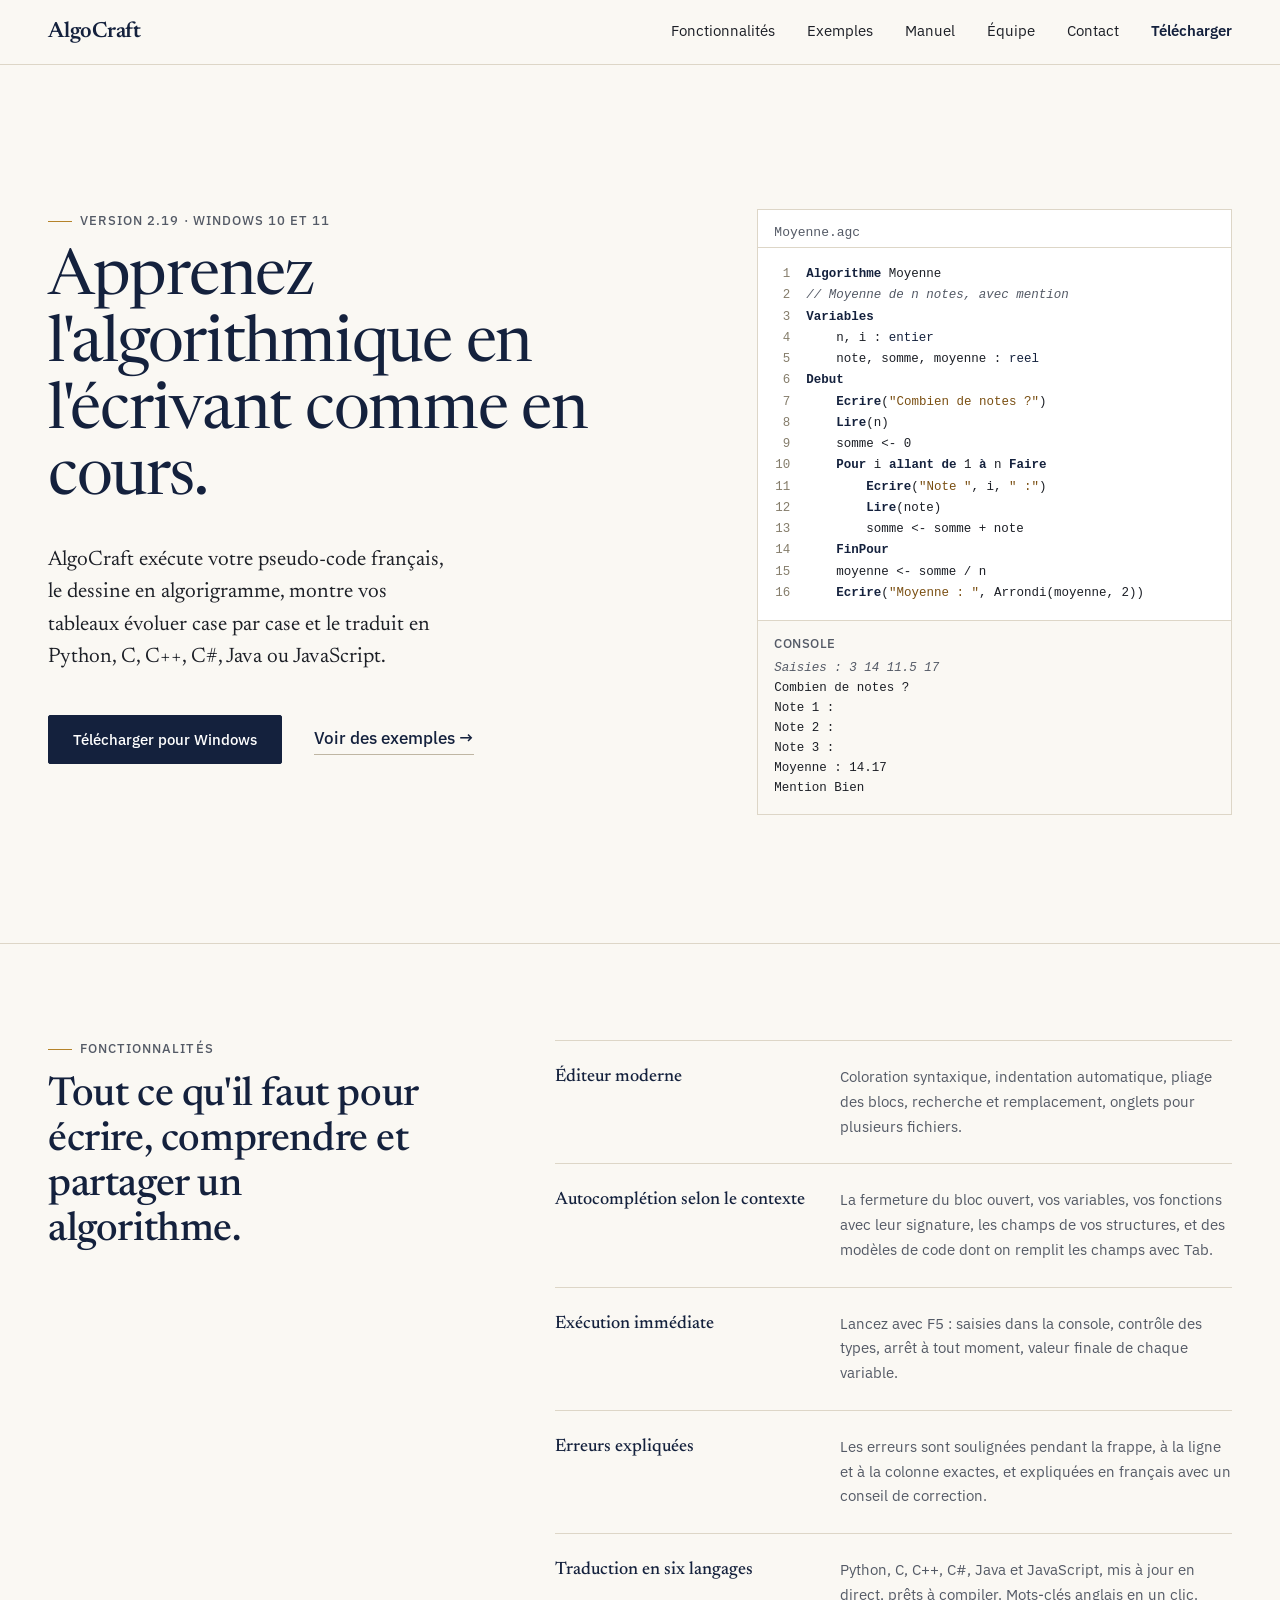
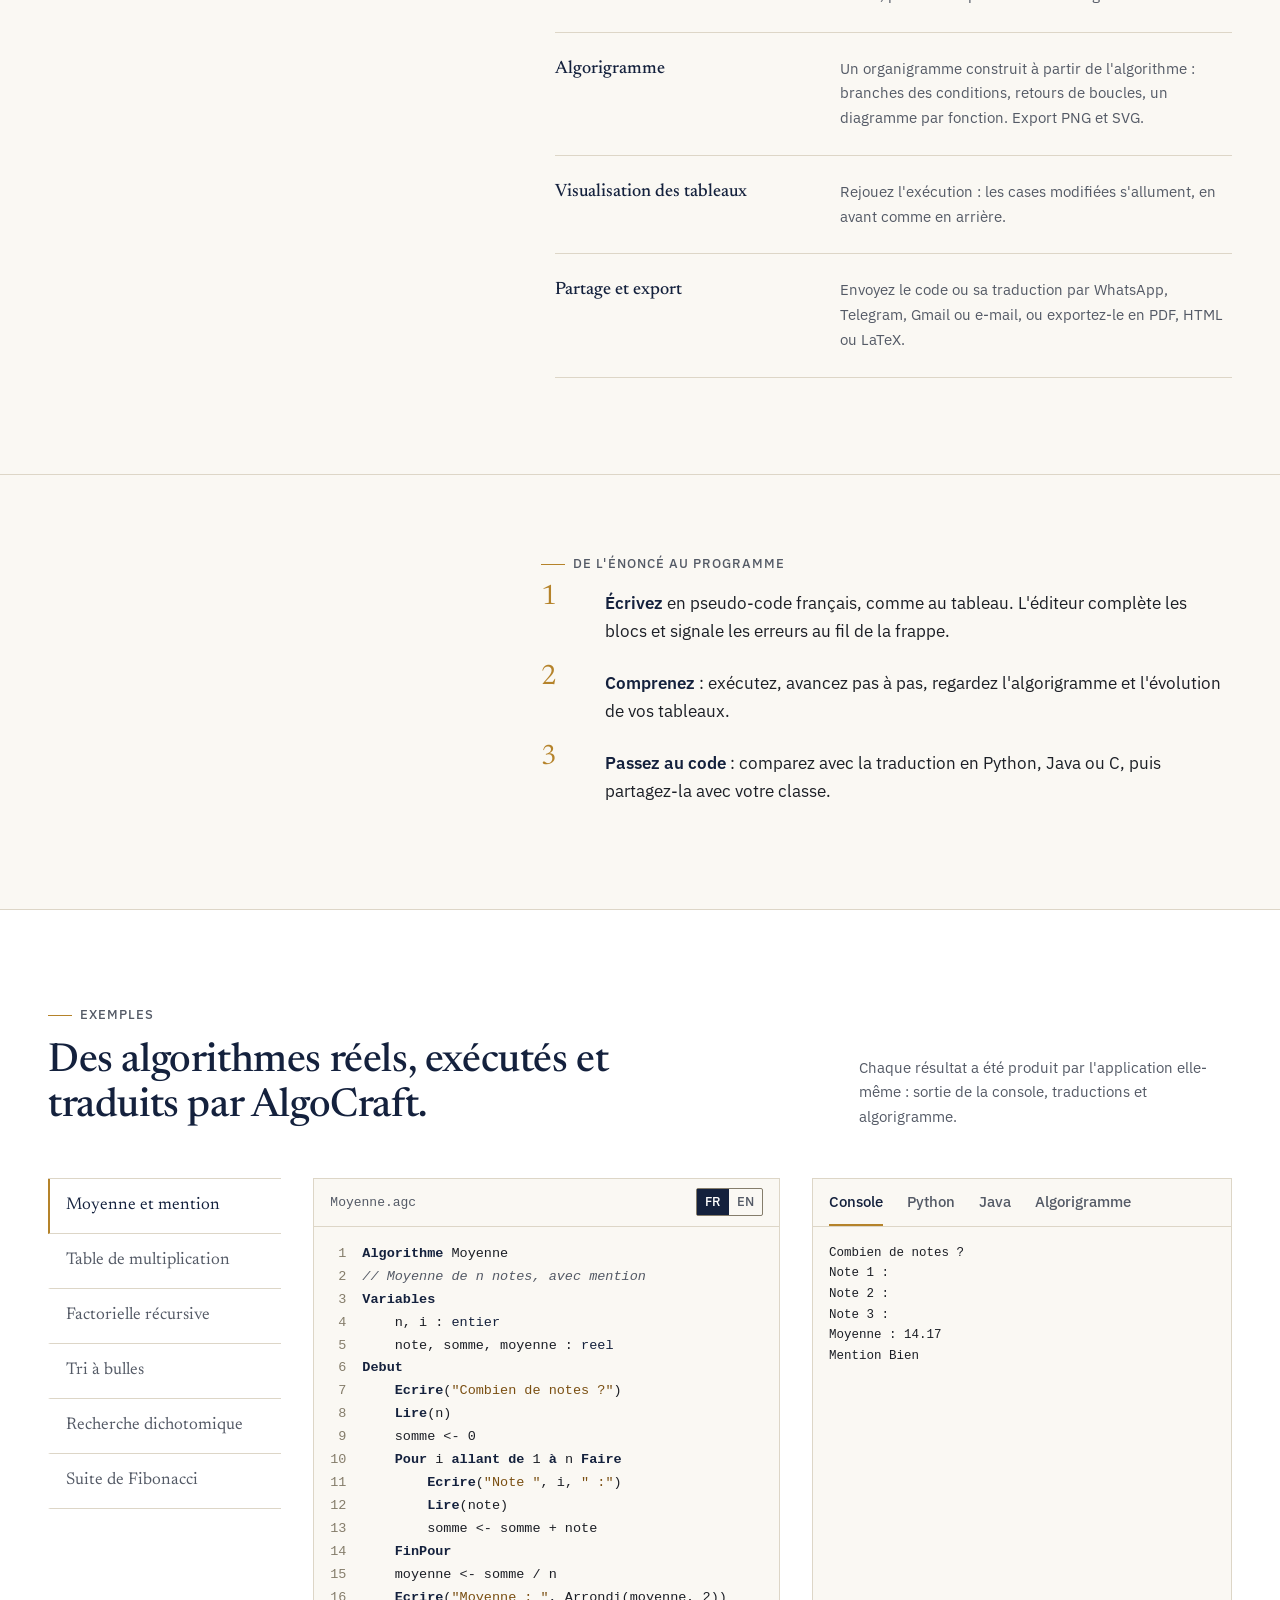
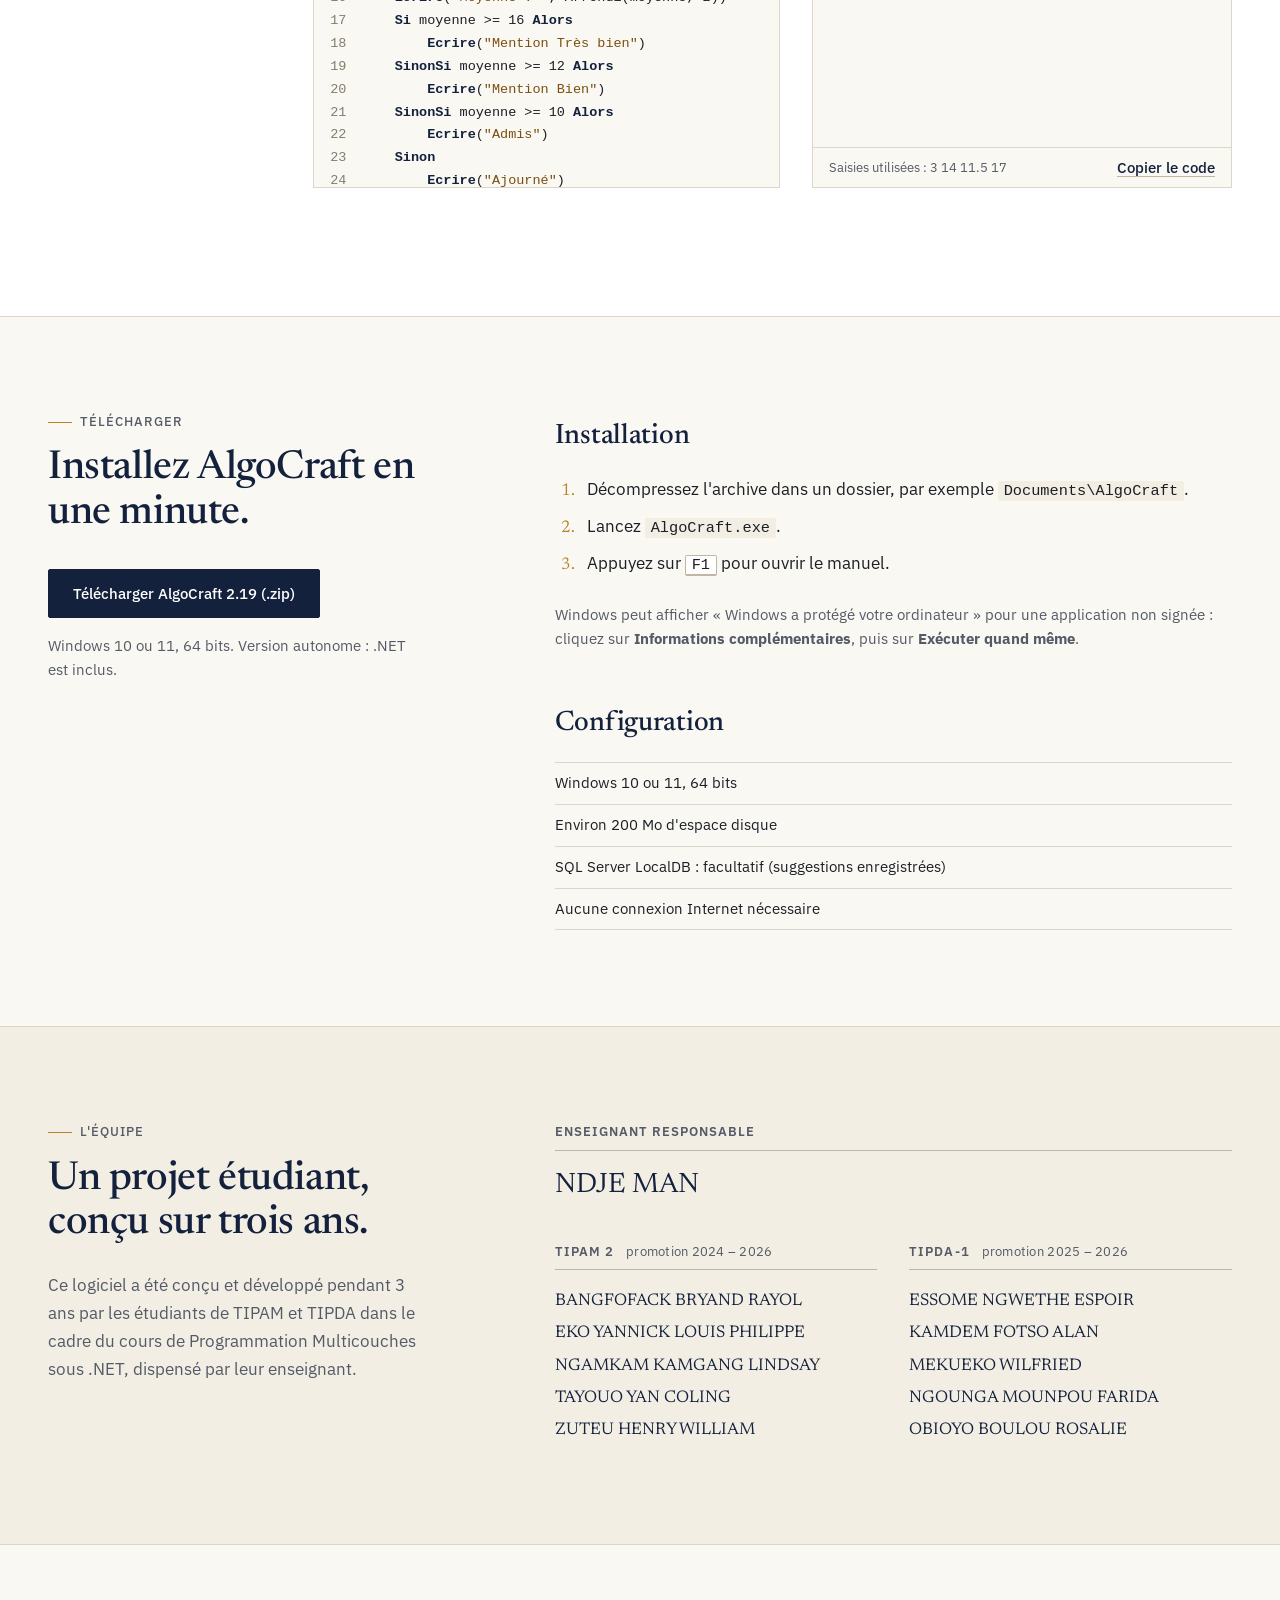
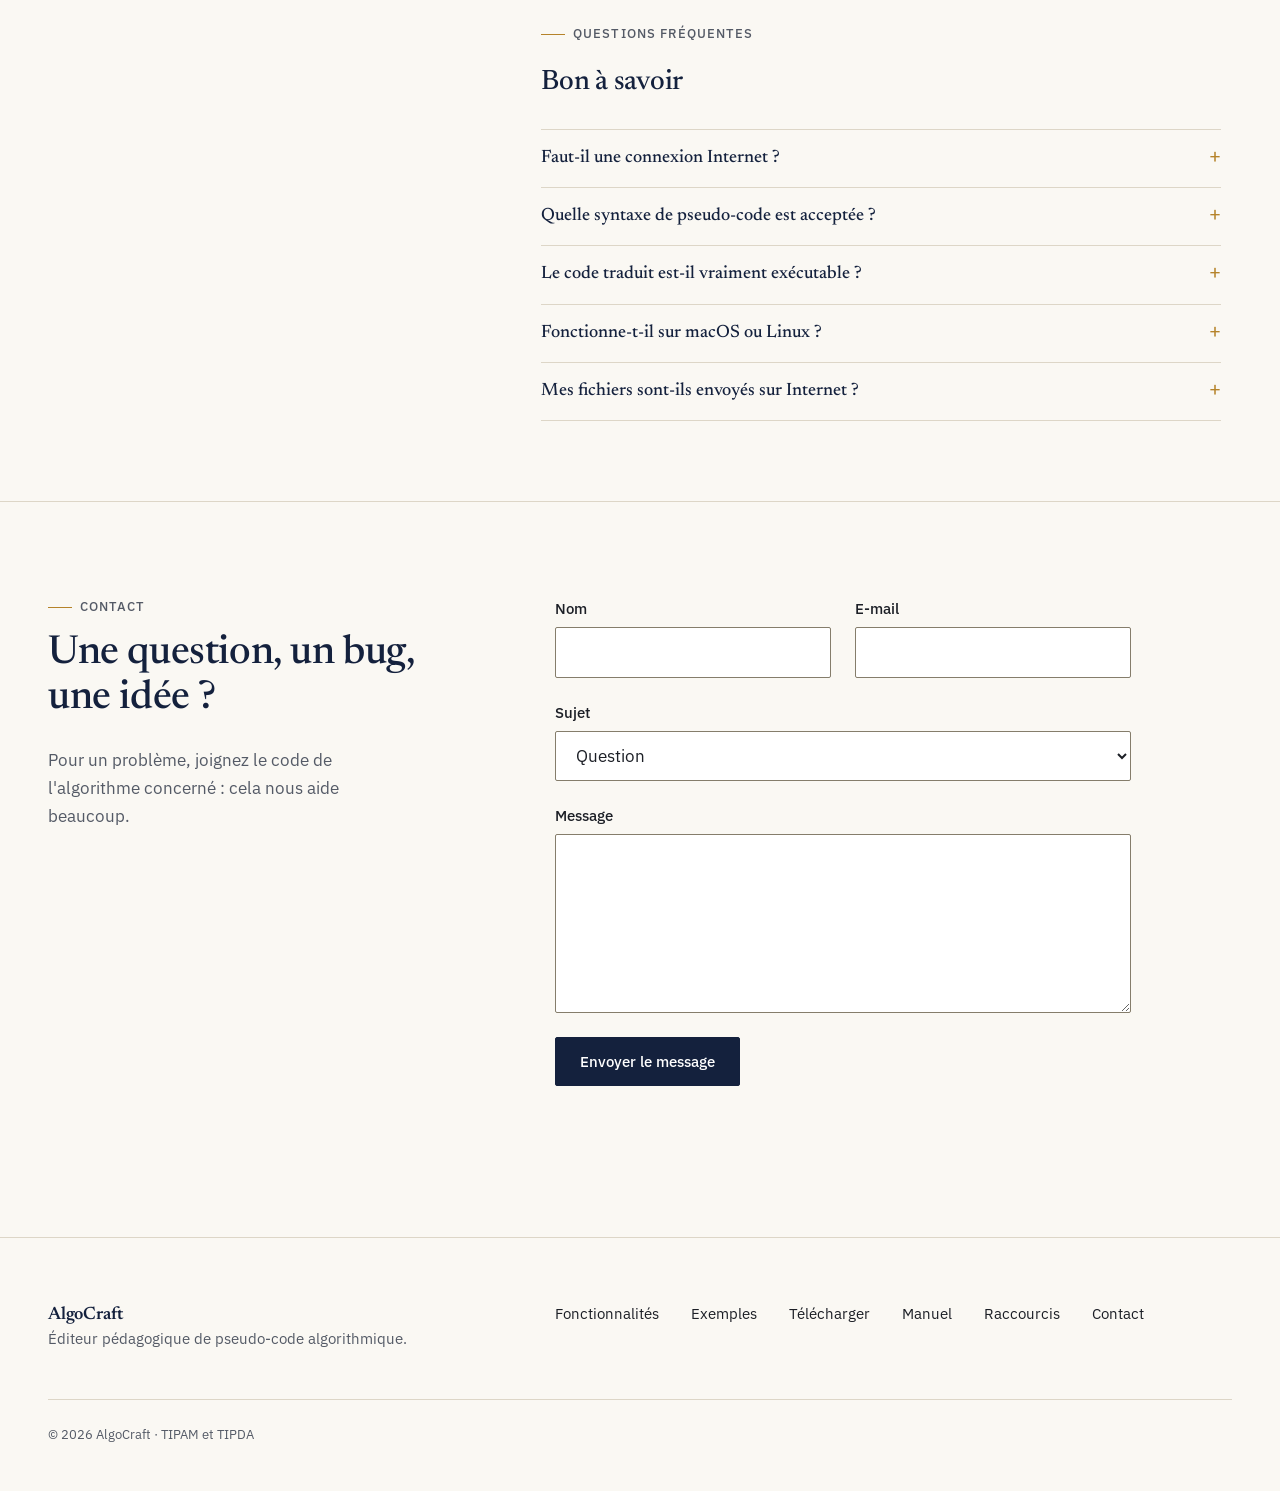
==== index.html @ 4ea7a8a3 "Initial commit" ====
<!DOCTYPE html>
<html lang="fr">
<head>
<meta charset="utf-8">
<meta name="viewport" content="width=device-width, initial-scale=1">
<title>AlgoCraft — l'éditeur d'algorithmes en pseudo-code français</title>
<meta name="description" content="AlgoCraft : écrivez vos algorithmes en pseudo-code français, exécutez-les, suivez-les pas à pas, visualisez l'algorigramme et traduisez-les en Python, C, C++, C#, Java ou JavaScript.">
<meta name="theme-color" content="#14213d">
<link rel="icon" href="img/favicon.svg" type="image/svg+xml">
<link rel="preconnect" href="https://fonts.googleapis.com">
<link rel="preconnect" href="https://fonts.gstatic.com" crossorigin>
<link href="https://fonts.googleapis.com/css2?family=Newsreader:opsz,wght@6..72,400;6..72,500;6..72,600&family=IBM+Plex+Sans:wght@400;500;600&display=swap" rel="stylesheet">
<link rel="stylesheet" href="css/style.css">
</head>
<body>
<a class="evitement" href="#contenu">Aller au contenu</a>

<header class="entete">
  <div class="cadre entete-int">
    <a class="marque" href="#accueil" aria-label="AlgoCraft, accueil">AlgoCraft</a>
    <button class="bouton-menu" id="boutonMenu" aria-expanded="false" aria-controls="menu">Menu</button>
    <nav id="menu" aria-label="Navigation principale">
      <a href="#fonctionnalites">Fonctionnalités</a>
      <a href="#exemples">Exemples</a>
      <a href="manuel.html">Manuel</a>
      <a href="#equipe">Équipe</a>
      <a href="#contact">Contact</a>
      <a class="lien-telecharger" href="#telecharger">Télécharger</a>
    </nav>
  </div>
</header>

<main id="contenu">

<!-- Accueil : le titre domine, l'extrait de code l'accompagne -->
<section id="accueil" class="accueil">
  <div class="cadre grille">
    <div class="accueil-texte">
      <p class="surtitre">Version 2.19 · Windows 10 et 11</p>
      <h1>Apprenez l'algorithmique en l'écrivant comme en cours.</h1>
      <p class="chapo">AlgoCraft exécute votre pseudo-code français, le dessine en algorigramme, montre vos tableaux évoluer case par case et le traduit en Python, C, C++, C#, Java ou JavaScript.</p>
      <p class="actions">
        <a class="bouton" href="#telecharger">Télécharger pour Windows</a>
        <a class="lien-fleche" href="#exemples">Voir des exemples</a>
      </p>
    </div>
    <figure class="feuille" aria-label="Extrait : l'algorithme Moyenne et sa sortie">
      <figcaption>Moyenne.agc</figcaption>
      <pre class="listing" id="codeAccueil"></pre>
      <div class="sortie-accueil">
        <p class="etiquette">Console</p>
        <pre id="sortieAccueil"></pre>
      </div>
    </figure>
  </div>
</section>

<!-- Fonctionnalités : liste éditoriale, titre à gauche -->
<section id="fonctionnalites" class="section">
  <div class="cadre grille">
    <header class="section-titre">
      <p class="surtitre">Fonctionnalités</p>
      <h2>Tout ce qu'il faut pour écrire, comprendre et partager un algorithme.</h2>
    </header>
    <dl class="fonctions">
      <div><dt>Éditeur moderne</dt><dd>Coloration syntaxique, indentation automatique, pliage des blocs, recherche et remplacement, onglets pour plusieurs fichiers.</dd></div>
      <div><dt>Autocomplétion selon le contexte</dt><dd>La fermeture du bloc ouvert, vos variables, vos fonctions avec leur signature, les champs de vos structures, et des modèles de code dont on remplit les champs avec Tab.</dd></div>
      <div><dt>Exécution immédiate</dt><dd>Lancez avec F5 : saisies dans la console, contrôle des types, arrêt à tout moment, valeur finale de chaque variable.</dd></div>
      <div><dt>Erreurs expliquées</dt><dd>Les erreurs sont soulignées pendant la frappe, à la ligne et à la colonne exactes, et expliquées en français avec un conseil de correction.</dd></div>
      <div><dt>Traduction en six langages</dt><dd>Python, C, C++, C#, Java et JavaScript, mis à jour en direct, prêts à compiler. Mots-clés anglais en un clic.</dd></div>
      <div><dt>Algorigramme</dt><dd>Un organigramme construit à partir de l'algorithme : branches des conditions, retours de boucles, un diagramme par fonction. Export PNG et SVG.</dd></div>
      <div><dt>Visualisation des tableaux</dt><dd>Rejouez l'exécution : les cases modifiées s'allument, en avant comme en arrière.</dd></div>
      <div><dt>Partage et export</dt><dd>Envoyez le code ou sa traduction par WhatsApp, Telegram, Gmail ou e-mail, ou exportez-le en PDF, HTML ou LaTeX.</dd></div>
    </dl>
  </div>
</section>

<!-- Trois étapes : section étroite -->
<section class="section section-etroite">
  <div class="cadre colonne-texte">
    <p class="surtitre">De l'énoncé au programme</p>
    <ol class="etapes">
      <li><strong>Écrivez</strong> en pseudo-code français, comme au tableau. L'éditeur complète les blocs et signale les erreurs au fil de la frappe.</li>
      <li><strong>Comprenez</strong> : exécutez, avancez pas à pas, regardez l'algorigramme et l'évolution de vos tableaux.</li>
      <li><strong>Passez au code</strong> : comparez avec la traduction en Python, Java ou C, puis partagez-la avec votre classe.</li>
    </ol>
  </div>
</section>

<!-- Exemples : section large -->
<section id="exemples" class="section section-large">
  <div class="cadre">
    <header class="section-titre section-titre-ligne">
      <div>
        <p class="surtitre">Exemples</p>
        <h2>Des algorithmes réels, exécutés et traduits par AlgoCraft.</h2>
      </div>
      <p class="note">Chaque résultat a été produit par l'application elle-même : sortie de la console, traductions et algorigramme.</p>
    </header>

    <div class="exemples">
      <div class="ex-liste" id="exListe" role="tablist" aria-label="Choisir un exemple"></div>

      <div class="ex-code">
        <div class="ex-barre">
          <span class="ex-fichier" id="exNom">Algorithme.agc</span>
          <div class="bascule" role="group" aria-label="Langue des mots-clés">
            <button type="button" aria-pressed="true" data-langue="fr">FR</button><button type="button" aria-pressed="false" data-langue="en">EN</button>
          </div>
        </div>
        <pre class="listing" id="exCode"></pre>
      </div>

      <div class="ex-resultat">
        <div class="ex-onglets" role="tablist" aria-label="Résultat">
          <button type="button" role="tab" aria-selected="true" data-vue="sortie">Console</button>
          <button type="button" role="tab" aria-selected="false" data-vue="python">Python</button>
          <button type="button" role="tab" aria-selected="false" data-vue="java">Java</button>
          <button type="button" role="tab" aria-selected="false" data-vue="algo">Algorigramme</button>
        </div>
        <div class="ex-vue" id="exVue" role="tabpanel"></div>
        <div class="ex-pied">
          <span id="exEntrees"></span>
          <button type="button" class="lien-bouton" id="exCopier">Copier le code</button>
        </div>
      </div>
    </div>
  </div>
</section>

<!-- Télécharger -->
<section id="telecharger" class="section">
  <div class="cadre grille">
    <header class="section-titre">
      <p class="surtitre">Télécharger</p>
      <h2>Installez AlgoCraft en une minute.</h2>
      <p><a class="bouton" id="lienTelechargement" href="telechargements/AlgoCraft-2.19-win-x64.zip">Télécharger AlgoCraft 2.19 (.zip)</a></p>
      <p class="note">Windows 10 ou 11, 64 bits. Version autonome : .NET est inclus.</p>
    </header>
    <div class="telechargement">
      <h3>Installation</h3>
      <ol class="numerotee">
        <li>Décompressez l'archive dans un dossier, par exemple <code>Documents\AlgoCraft</code>.</li>
        <li>Lancez <code>AlgoCraft.exe</code>.</li>
        <li>Appuyez sur <kbd>F1</kbd> pour ouvrir le manuel.</li>
      </ol>
      <p class="note">Windows peut afficher « Windows a protégé votre ordinateur » pour une application non signée : cliquez sur <strong>Informations complémentaires</strong>, puis sur <strong>Exécuter quand même</strong>.</p>

      <h3>Configuration</h3>
      <ul class="simple">
        <li>Windows 10 ou 11, 64 bits</li>
        <li>Environ 200 Mo d'espace disque</li>
        <li>SQL Server LocalDB : facultatif (suggestions enregistrées)</li>
        <li>Aucune connexion Internet nécessaire</li>
      </ul>
    </div>
  </div>
</section>

<!-- Équipe : liste typographique -->
<section id="equipe" class="section section-teinte">
  <div class="cadre grille">
    <header class="section-titre">
      <p class="surtitre">L'équipe</p>
      <h2>Un projet étudiant, conçu sur trois ans.</h2>
      <p>Ce logiciel a été conçu et développé pendant 3 ans par les étudiants de TIPAM et TIPDA dans le cadre du cours de Programmation Multicouches sous .NET, dispensé par leur enseignant.</p>
    </header>
    <div class="equipe">
      <div class="groupe">
        <h3>Enseignant responsable</h3>
        <ul><li>NDJE MAN</li></ul>
      </div>
      <div class="groupe">
        <h3>TIPAM 2 <span>promotion 2024 – 2026</span></h3>
        <ul>
          <li>BANGFOFACK BRYAND RAYOL</li>
          <li>EKO YANNICK LOUIS PHILIPPE</li>
          <li>NGAMKAM KAMGANG LINDSAY</li>
          <li>TAYOUO YAN COLING</li>
          <li>ZUTEU HENRY WILLIAM</li>
        </ul>
      </div>
      <div class="groupe">
        <h3>TIPDA-1 <span>promotion 2025 – 2026</span></h3>
        <ul>
          <li>ESSOME NGWETHE ESPOIR</li>
          <li>KAMDEM FOTSO ALAN</li>
          <li>MEKUEKO WILFRIED</li>
          <li>NGOUNGA MOUNPOU FARIDA</li>
          <li>OBIOYO BOULOU ROSALIE</li>
        </ul>
      </div>
    </div>
  </div>
</section>

<!-- Questions fréquentes : section étroite -->
<section class="section section-etroite">
  <div class="cadre colonne-texte">
    <p class="surtitre">Questions fréquentes</p>
    <h2>Bon à savoir</h2>
    <details><summary>Faut-il une connexion Internet ?</summary><p>Non : l'édition, l'exécution, la traduction et l'algorigramme fonctionnent entièrement hors ligne. Internet ne sert qu'au partage et aux liens vers ce site.</p></details>
    <details><summary>Quelle syntaxe de pseudo-code est acceptée ?</summary><p>La syntaxe française classique (Algorithme, Variables, Debut, Fin, Si… Alors, Pour… allant de… à, TantQue, Répéter… Jusqu'à, Fonction, Procedure, Structure). Majuscules et accents sont ignorés, et les mots-clés anglais sont aussi acceptés. Tout est détaillé dans le <a href="manuel.html#langage">manuel</a>.</p></details>
    <details><summary>Le code traduit est-il vraiment exécutable ?</summary><p>Oui : AlgoCraft génère un programme complet (déclarations, lectures au clavier, fonctions) que l'on peut compiler ou lancer directement.</p></details>
    <details><summary>Fonctionne-t-il sur macOS ou Linux ?</summary><p>Pas pour l'instant : AlgoCraft est une application Windows (.NET 8, Windows Forms).</p></details>
    <details><summary>Mes fichiers sont-ils envoyés sur Internet ?</summary><p>Non. Tout fonctionne hors ligne ; le partage n'a lieu que lorsque vous cliquez sur un bouton de partage.</p></details>
  </div>
</section>

<!-- Contact -->
<section id="contact" class="section">
  <div class="cadre grille">
    <header class="section-titre">
      <p class="surtitre">Contact</p>
      <h2>Une question, un bug, une idée ?</h2>
      <p>Pour un problème, joignez le code de l'algorithme concerné : cela nous aide beaucoup.</p>
    </header>
    <form id="formContact" class="formulaire" novalidate>
      <div class="deux">
        <label>Nom<input name="nom" required autocomplete="name"></label>
        <label>E-mail<input name="email" type="email" required autocomplete="email"></label>
      </div>
      <label>Sujet
        <select name="sujet">
          <option>Question</option><option>Signaler un problème</option><option>Suggestion</option><option>Enseignant</option><option>Autre</option>
        </select>
      </label>
      <label>Message<textarea name="message" rows="6" required></textarea></label>
      <input type="text" name="_gotcha" class="piege" tabindex="-1" autocomplete="off" aria-hidden="true">
      <p><button class="bouton" type="submit" id="btnEnvoyer">Envoyer le message</button></p>
      <p class="statut" id="statutContact" role="status"></p>
    </form>
  </div>
</section>
</main>

<footer class="pied">
  <div class="cadre pied-int">
    <p><span class="marque">AlgoCraft</span><br>Éditeur pédagogique de pseudo-code algorithmique.</p>
    <nav aria-label="Liens du pied de page">
      <a href="#fonctionnalites">Fonctionnalités</a>
      <a href="#exemples">Exemples</a>
      <a href="#telecharger">Télécharger</a>
      <a href="manuel.html">Manuel</a>
      <a href="manuel.html#raccourcis">Raccourcis</a>
      <a href="#contact">Contact</a>
    </nav>
    <p class="copyright">© <span id="annee">2026</span> AlgoCraft · TIPAM et TIPDA</p>
  </div>
</footer>

<script src="js/config.js"></script>
<script src="js/exemples.js"></script>
<script src="js/main.js"></script>
</body>
</html>
---- css/style.css ----
/* ══════════════════════════════════════════════════════════════════════
   AlgoCraft — site de présentation

   Direction artistique
   • Ambiance : une page de manuel d'algorithmique imprimée. Papier crème, encre bleu nuit,
     le code présenté comme un listing de livre ; calme, lisible, sans effet.
   • Typographies : Newsreader (serif éditoriale) pour les titres et l'accroche,
     IBM Plex Sans pour le texte. Les listings utilisent la police à chasse fixe du système
     (celle de l'éditeur AlgoCraft) : aucune troisième police n'est chargée.
   • Palette : encre bleu nuit #14213D (couleur principale, celle du logo), or #B5832A en accent
     — filets, numéros, repères —, le reste en neutres chauds.

   Grille : 12 colonnes, espacements en multiples de 8 px (--e1 = 8 px … --e16 = 128 px).
   ══════════════════════════════════════════════════════════════════════ */

:root {
  --encre: #14213d;          /* principale */
  --encre-fonce: #0b1428;
  --or: #b5832a;             /* accent, avec parcimonie */
  --papier: #faf8f3;
  --papier-2: #f2eee4;       /* sections teintées */
  --blanc: #ffffff;
  --texte: #1c1f26;
  --texte-2: #545a66;        /* 6,6:1 sur le papier */
  --filet: #ddd6c7;
  --filet-fort: #bfb6a3;
  --trait: #857d6b;           /* bordures de champs, numéros de ligne : ≥ 3:1 */

  --serif: "Newsreader", Georgia, "Times New Roman", serif;
  --sans: "IBM Plex Sans", "Segoe UI", system-ui, sans-serif;
  --mono: ui-monospace, "Cascadia Mono", "Cascadia Code", Consolas, "SF Mono", Menlo, monospace;

  /* échelle typographique (≈ 1,25) */
  --t-xs: 0.8125rem;   /* 13 */
  --t-s: 0.9375rem;    /* 15 */
  --t-m: 1.0625rem;    /* 17 — texte courant */
  --t-l: 1.3125rem;    /* 21 — accroche */
  --t-xl: 1.75rem;     /* 28 — titres h3 */
  --t-2xl: 2.5rem;     /* 40 — titres de section */
  --t-3xl: 4rem;       /* 64 — titre principal */

  --e1: 8px; --e2: 16px; --e3: 24px; --e4: 32px; --e5: 40px; --e6: 48px; --e8: 64px; --e10: 80px; --e12: 96px; --e16: 128px;
  --largeur: 1184px;
}

*, *::before, *::after { box-sizing: border-box; }
html { scroll-behavior: smooth; scroll-padding-top: var(--e10); -webkit-text-size-adjust: 100%; }
@media (prefers-reduced-motion: reduce) { html { scroll-behavior: auto; } }

body {
  margin: 0;
  background: var(--papier);
  color: var(--texte);
  font: 400 var(--t-m)/1.65 var(--sans);
  -webkit-font-smoothing: antialiased;
}

img, svg { max-width: 100%; height: auto; }
h1, h2, h3 { font-family: var(--serif); font-weight: 500; color: var(--encre); margin: 0; letter-spacing: -0.01em; }
p { margin: 0 0 var(--e2); }
code, kbd { font-family: var(--mono); font-size: 0.9em; }
code { background: var(--papier-2); padding: 1px 6px; border-radius: 2px; }
kbd { border: 1px solid var(--filet-fort); border-bottom-width: 2px; padding: 0 6px; border-radius: 2px; background: var(--blanc); }

a { color: var(--encre); text-decoration: underline; text-decoration-thickness: 1px; text-underline-offset: 3px; text-decoration-color: var(--filet-fort); }
a:hover { text-decoration-color: var(--or); }
:focus-visible { outline: 2px solid var(--encre); outline-offset: 3px; border-radius: 2px; }

.evitement { position: absolute; left: var(--e2); top: -100px; background: var(--encre); color: var(--blanc); padding: var(--e1) var(--e2); z-index: 100; }
.evitement:focus { top: var(--e2); }

.cadre { width: min(var(--largeur), 100% - 2 * var(--e4)); margin-inline: auto; }
.grille { display: grid; grid-template-columns: repeat(12, minmax(0, 1fr)); column-gap: var(--e4); }

.surtitre {
  font: 500 var(--t-xs)/1.4 var(--sans);
  letter-spacing: 0.08em;
  text-transform: uppercase;
  color: var(--texte-2);
  margin-bottom: var(--e2);
}
.surtitre::before { content: ""; display: inline-block; width: var(--e3); height: 1px; background: var(--or); vertical-align: middle; margin-right: var(--e1); }
.note { color: var(--texte-2); font-size: var(--t-s); }

/* ── Boutons et liens d'action ─────────────────────────────────────── */
.bouton {
  display: inline-block;
  background: var(--encre);
  color: var(--blanc);
  font: 500 var(--t-s)/1 var(--sans);
  padding: var(--e2) var(--e3);
  border: 1px solid var(--encre);
  border-radius: 2px;
  text-decoration: none;
  cursor: pointer;
  transition: background-color .15s ease;
}
.bouton:hover { background: var(--encre-fonce); color: var(--blanc); }
.bouton:disabled { opacity: .6; cursor: default; }
.lien-fleche { font-weight: 500; text-decoration: none; border-bottom: 1px solid var(--filet-fort); padding-bottom: 2px; }
.lien-fleche::after { content: " →"; }
.lien-fleche:hover { border-color: var(--or); }
.lien-bouton { background: none; border: 0; padding: 0; font: 500 var(--t-s)/1.4 var(--sans); color: var(--encre); text-decoration: underline; text-underline-offset: 3px; text-decoration-color: var(--filet-fort); cursor: pointer; }
.lien-bouton:hover { text-decoration-color: var(--or); }

/* ── En-tête ───────────────────────────────────────────────────────── */
.entete { position: sticky; top: 0; z-index: 10; background: rgba(250, 248, 243, .96); border-bottom: 1px solid var(--filet); }
.entete-int { display: flex; align-items: center; justify-content: space-between; height: var(--e8); }
.marque { font: 600 1.375rem/1 var(--serif); color: var(--encre); text-decoration: none; letter-spacing: -0.01em; }
#menu { display: flex; align-items: center; gap: var(--e4); }
#menu a { font-size: var(--t-s); text-decoration: none; color: var(--texte); padding: var(--e1) 0; border-bottom: 1px solid transparent; }
#menu a:hover { border-bottom-color: var(--or); }
#menu .lien-telecharger { color: var(--encre); font-weight: 600; }
.bouton-menu { display: none; background: none; border: 1px solid var(--filet-fort); border-radius: 2px; padding: var(--e1) var(--e2); font: 500 var(--t-s)/1 var(--sans); color: var(--encre); cursor: pointer; }

/* ── Accueil ───────────────────────────────────────────────────────── */
.accueil { padding: var(--e12) 0 var(--e16); }
.accueil-texte { grid-column: 1 / span 7; align-self: center; }
.accueil h1 { font-size: var(--t-3xl); line-height: 1.04; font-weight: 400; letter-spacing: -0.02em; margin-bottom: var(--e4); max-width: 15ch; }
.chapo { font: 400 var(--t-l)/1.55 var(--serif); color: var(--texte); max-width: 34ch; margin-bottom: var(--e5); }
.actions { display: flex; align-items: center; gap: var(--e4); flex-wrap: wrap; margin: 0; }

.feuille {
  grid-column: 8 / span 5;
  margin: var(--e6) 0 0;
  background: var(--blanc);
  border: 1px solid var(--filet);
  align-self: start;
}
.feuille figcaption {
  font: 500 var(--t-xs)/1 var(--mono);
  color: var(--texte-2);
  padding: var(--e2) var(--e2) var(--e1);
  border-bottom: 1px solid var(--filet);
}
.feuille .listing { font-size: 12.5px; padding: var(--e2) var(--e2) var(--e2) 0; }
.sortie-accueil { border-top: 1px solid var(--filet); padding: var(--e2); background: var(--papier); }
.sortie-accueil .etiquette { font: 500 var(--t-xs)/1 var(--sans); color: var(--texte-2); margin-bottom: var(--e1); letter-spacing: .04em; text-transform: uppercase; }
.sortie-accueil pre { margin: 0; font: 12.5px/1.6 var(--mono); color: var(--texte); white-space: pre-wrap; }

/* ── Listings de code ─────────────────────────────────────────────── */
.listing {
  margin: 0;
  font: 13.5px/1.7 var(--mono);
  color: var(--texte);
  overflow: auto;
  counter-reset: ligne;
  tab-size: 4;
}
.listing .l { display: block; padding-left: var(--e6); position: relative; white-space: pre; }
.listing .l::before {
  counter-increment: ligne;
  content: counter(ligne);
  position: absolute; left: 0; width: var(--e4);
  text-align: right;
  color: var(--trait);
}
.k { color: var(--encre); font-weight: 600; }
.t { color: var(--encre); }
.f { color: var(--texte); }
.s { color: #7a4f12; }                 /* chaînes : or foncé, 7,2:1 */
.n { color: var(--texte); }
.c { color: var(--texte-2); font-style: italic; }

/* ── Sections ──────────────────────────────────────────────────────── */
.section { padding: var(--e12) 0; border-top: 1px solid var(--filet); }
.section-etroite { padding: var(--e10) 0; }
.section-large { padding: var(--e12) 0 var(--e16); background: var(--blanc); }
.section-teinte { background: var(--papier-2); }
.section-titre { grid-column: 1 / span 4; align-self: start; position: sticky; top: var(--e12); }
.section-titre-ligne { position: static; }
.section-titre h2 { font-size: var(--t-2xl); line-height: 1.12; margin-bottom: var(--e3); }
.section-titre p { color: var(--texte-2); }
.section-titre-ligne { display: grid; grid-template-columns: repeat(12, minmax(0, 1fr)); column-gap: var(--e4); align-items: end; margin-bottom: var(--e6); }
.section-titre-ligne > div { grid-column: 1 / span 7; }
.section-titre-ligne h2 { margin-bottom: 0; }
.section-titre-ligne .note { grid-column: 9 / span 4; margin: 0; }
.colonne-texte > * { max-width: 680px; margin-left: 41.667%; }   /* alignée sur la 6e colonne */
.colonne-texte h2 { font-size: var(--t-xl); margin-bottom: var(--e3); }

/* Fonctionnalités : liste à filets */
.fonctions { grid-column: 6 / span 7; margin: 0; }
.fonctions > div { display: grid; grid-template-columns: minmax(0, 2fr) minmax(0, 3fr); gap: var(--e3); padding: var(--e3) 0; border-top: 1px solid var(--filet); }
.fonctions > div:last-child { border-bottom: 1px solid var(--filet); }
.fonctions dt { font: 500 1.125rem/1.4 var(--serif); color: var(--encre); }
.fonctions dd { margin: 0; color: var(--texte-2); font-size: var(--t-s); line-height: 1.65; }

/* Étapes */
.etapes { list-style: none; counter-reset: etape; margin-top: 0; margin-bottom: 0; padding: 0; }
.etapes li { counter-increment: etape; position: relative; padding: 0 0 var(--e3) var(--e8); font-size: var(--t-m); }
.etapes li::before {
  content: counter(etape);
  position: absolute; left: 0; top: -6px;
  font: 400 var(--t-xl)/1 var(--serif);
  color: var(--or);
}
.etapes strong { font-weight: 600; color: var(--encre); }

/* Exemples */
.exemples { display: grid; grid-template-columns: minmax(0, 3fr) minmax(0, 9fr); grid-template-areas: "liste code" "liste resultat"; column-gap: var(--e4); row-gap: var(--e4); }
@media (min-width: 1100px) {
  .exemples { grid-template-columns: minmax(0, 2.5fr) minmax(0, 5fr) minmax(0, 4.5fr); grid-template-areas: "liste code resultat"; }
}
.ex-liste { grid-area: liste; display: flex; flex-direction: column; border-top: 1px solid var(--filet); }
.ex-liste button {
  text-align: left; background: none; border: 0; border-bottom: 1px solid var(--filet);
  padding: var(--e2) 0; font: 400 var(--t-m)/1.3 var(--serif); color: var(--texte-2); cursor: pointer;
  border-left: 2px solid transparent; padding-left: var(--e2); transition: color .15s ease;
}
.ex-liste button:hover { color: var(--encre); }
.ex-liste button[aria-selected="true"] { color: var(--encre); border-left-color: var(--or); }

.ex-code, .ex-resultat { border: 1px solid var(--filet); background: var(--papier); min-width: 0; display: flex; flex-direction: column; }
.ex-code { grid-area: code; }
.ex-resultat { grid-area: resultat; }
.ex-barre { display: flex; justify-content: space-between; align-items: center; padding: var(--e1) var(--e2); border-bottom: 1px solid var(--filet); min-height: var(--e6); }
.ex-fichier { font: 500 var(--t-xs)/1 var(--mono); color: var(--texte-2); }
.bascule { display: flex; border: 1px solid var(--trait); border-radius: 2px; }
.bascule button { background: none; border: 0; padding: 4px var(--e1); font: 500 var(--t-xs)/1.4 var(--sans); color: var(--texte-2); cursor: pointer; }
.bascule button[aria-pressed="true"] { background: var(--encre); color: var(--blanc); }
.ex-code .listing { padding: var(--e2) var(--e2) var(--e2) 0; max-height: 560px; flex: 1; }

.ex-onglets { display: flex; gap: var(--e3); padding: 0 var(--e2); border-bottom: 1px solid var(--filet); min-height: var(--e6); align-items: stretch; overflow-x: auto; }
.ex-onglets button { background: none; border: 0; border-bottom: 2px solid transparent; padding: 0; font: 500 var(--t-s)/1 var(--sans); color: var(--texte-2); cursor: pointer; white-space: nowrap; }
.ex-onglets button:hover { color: var(--encre); }
.ex-onglets button[aria-selected="true"] { color: var(--encre); border-bottom-color: var(--or); }
.ex-vue { flex: 1; min-height: 320px; max-height: 560px; overflow: auto; }
.ex-vue pre { margin: 0; padding: var(--e2); font: 12.5px/1.65 var(--mono); white-space: pre; }
.ex-vue .console-sortie { white-space: pre-wrap; }
.ex-vue .saisie { color: var(--texte-2); }
.ex-vue .algo { padding: var(--e2); background: var(--blanc); }
.ex-vue .algo svg { display: block; margin: 0 auto; height: auto; }
.ex-pied { display: flex; justify-content: space-between; gap: var(--e2); align-items: center; padding: var(--e1) var(--e2); border-top: 1px solid var(--filet); font-size: var(--t-xs); color: var(--texte-2); min-height: var(--e5); }

/* Télécharger */
.telechargement { grid-column: 6 / span 7; }
.telechargement h3 { font-size: var(--t-xl); margin: 0 0 var(--e2); }
.telechargement h3:not(:first-child) { margin-top: var(--e6); }
#telecharger .section-titre .bouton { margin-top: var(--e1); }
.numerotee { margin: 0 0 var(--e3); padding-left: var(--e3); }
.numerotee li { padding-left: var(--e1); margin-bottom: var(--e1); }
.numerotee li::marker { color: var(--or); font-family: var(--serif); }
.simple { list-style: none; margin: 0; padding: 0; border-top: 1px solid var(--filet); }
.simple li { padding: var(--e1) 0; border-bottom: 1px solid var(--filet); font-size: var(--t-s); }

/* Équipe */
.equipe { grid-column: 6 / span 7; display: grid; grid-template-columns: repeat(2, minmax(0, 1fr)); gap: var(--e5) var(--e4); }
.equipe .groupe:first-child { grid-column: 1 / -1; }
.groupe h3 { font: 600 var(--t-xs)/1.4 var(--sans); letter-spacing: .08em; text-transform: uppercase; color: var(--texte-2); margin-bottom: var(--e2); padding-bottom: var(--e1); border-bottom: 1px solid var(--filet-fort); }
.groupe h3 span { font-weight: 400; letter-spacing: .02em; text-transform: none; margin-left: var(--e1); }
.groupe ul { list-style: none; margin: 0; padding: 0; }
.groupe li { font: 400 var(--t-m)/1.9 var(--serif); color: var(--encre); }
.equipe .groupe:first-child li { font-size: var(--t-xl); line-height: 1.3; }

/* Questions fréquentes */
details { border-top: 1px solid var(--filet); }
details:last-of-type { border-bottom: 1px solid var(--filet); }
summary { cursor: pointer; padding: var(--e2) var(--e4) var(--e2) 0; font: 500 1.125rem/1.4 var(--serif); color: var(--encre); list-style: none; position: relative; }
summary::-webkit-details-marker { display: none; }
summary::after { content: "+"; position: absolute; right: 0; top: var(--e2); font: 400 1.25rem/1 var(--sans); color: var(--or); }
details[open] summary::after { content: "–"; }
summary:hover { color: var(--encre-fonce); text-decoration: underline; text-decoration-color: var(--or); text-underline-offset: 4px; }
details p { color: var(--texte-2); padding-bottom: var(--e2); margin: 0; max-width: 60ch; }

/* Contact */
.formulaire { grid-column: 6 / span 6; }
.formulaire label { display: block; font: 500 var(--t-s)/1.4 var(--sans); color: var(--texte); margin-bottom: var(--e3); }
.formulaire .deux { display: grid; grid-template-columns: 1fr 1fr; gap: var(--e3); }
.formulaire input, .formulaire select, .formulaire textarea {
  display: block; width: 100%; margin-top: var(--e1);
  font: 400 var(--t-m)/1.5 var(--sans); color: var(--texte);
  background: var(--blanc); border: 1px solid var(--trait); border-radius: 2px;
  padding: 12px var(--e2);
}
.formulaire input:hover, .formulaire select:hover, .formulaire textarea:hover { border-color: var(--texte-2); }
.formulaire input:focus-visible, .formulaire select:focus-visible, .formulaire textarea:focus-visible { outline: 2px solid var(--encre); outline-offset: 0; border-color: var(--encre); }
.formulaire textarea { resize: vertical; min-height: 160px; }
.formulaire .invalide { border-color: #a12a1c; }
.piege { position: absolute; left: -9999px; }
.statut { font-size: var(--t-s); min-height: 1.5em; }
.statut.ok { color: #1f5c32; }
.statut.erreur { color: #a12a1c; }

/* Pied de page */
.pied { border-top: 1px solid var(--filet); padding: var(--e8) 0 var(--e6); background: var(--papier); }
.pied-int { display: grid; grid-template-columns: repeat(12, minmax(0, 1fr)); column-gap: var(--e4); row-gap: var(--e4); font-size: var(--t-s); color: var(--texte-2); }
.pied-int > p:first-child { grid-column: 1 / span 4; }
.pied-int nav { grid-column: 6 / span 7; display: flex; flex-wrap: wrap; gap: var(--e1) var(--e4); }
.pied-int nav a { text-decoration: none; color: var(--texte); }
.pied-int nav a:hover { text-decoration: underline; text-decoration-color: var(--or); }
.pied .marque { font-size: 1.125rem; }
.copyright { grid-column: 1 / -1; font-size: var(--t-xs); margin: 0; padding-top: var(--e3); border-top: 1px solid var(--filet); }

/* ── Écrans moyens et petits ───────────────────────────────────────── */
@media (max-width: 980px) {
  :root { --t-3xl: 3rem; --t-2xl: 2rem; }
  .accueil-texte, .feuille, .section-titre, .fonctions, .telechargement, .equipe, .formulaire { grid-column: 1 / -1; }
  .feuille { margin-top: var(--e8); }
  .section-titre { margin-bottom: var(--e5); position: static; }
  .colonne-texte > * { margin-left: 0; }
  .section-titre-ligne > div, .section-titre-ligne .note { grid-column: 1 / -1; }
  .section-titre-ligne .note { margin-top: var(--e2); }
  .exemples { grid-template-columns: 1fr; grid-template-areas: "liste" "code" "resultat"; }
  .ex-liste { flex-direction: row; overflow-x: auto; border-top: 0; border-bottom: 1px solid var(--filet); }
  .ex-liste button { border: 0; border-bottom: 2px solid transparent; padding: var(--e1) var(--e2) var(--e1) 0; white-space: nowrap; }
  .ex-liste button[aria-selected="true"] { border-bottom-color: var(--or); }
  .pied-int > p:first-child, .pied-int nav { grid-column: 1 / -1; }
}
@media (max-width: 760px) {
  :root { --t-3xl: 2.5rem; --t-l: 1.125rem; }
  .cadre { width: calc(100% - 2 * var(--e3)); }
  .accueil { padding: var(--e8) 0 var(--e10); }
  .section { padding: var(--e8) 0; }
  .bouton-menu { display: inline-block; }
  #menu { display: none; position: absolute; top: var(--e8); left: 0; right: 0; flex-direction: column; align-items: flex-start; gap: 0; background: var(--papier); border-bottom: 1px solid var(--filet); padding: var(--e1) var(--e3) var(--e2); }
  #menu.ouvert { display: flex; }
  #menu a { width: 100%; padding: 12px 0; border-bottom: 1px solid var(--filet); }
  .fonctions > div { grid-template-columns: 1fr; gap: var(--e1); }
  .equipe { grid-template-columns: 1fr; }
  .formulaire .deux { grid-template-columns: 1fr; gap: 0; }
}
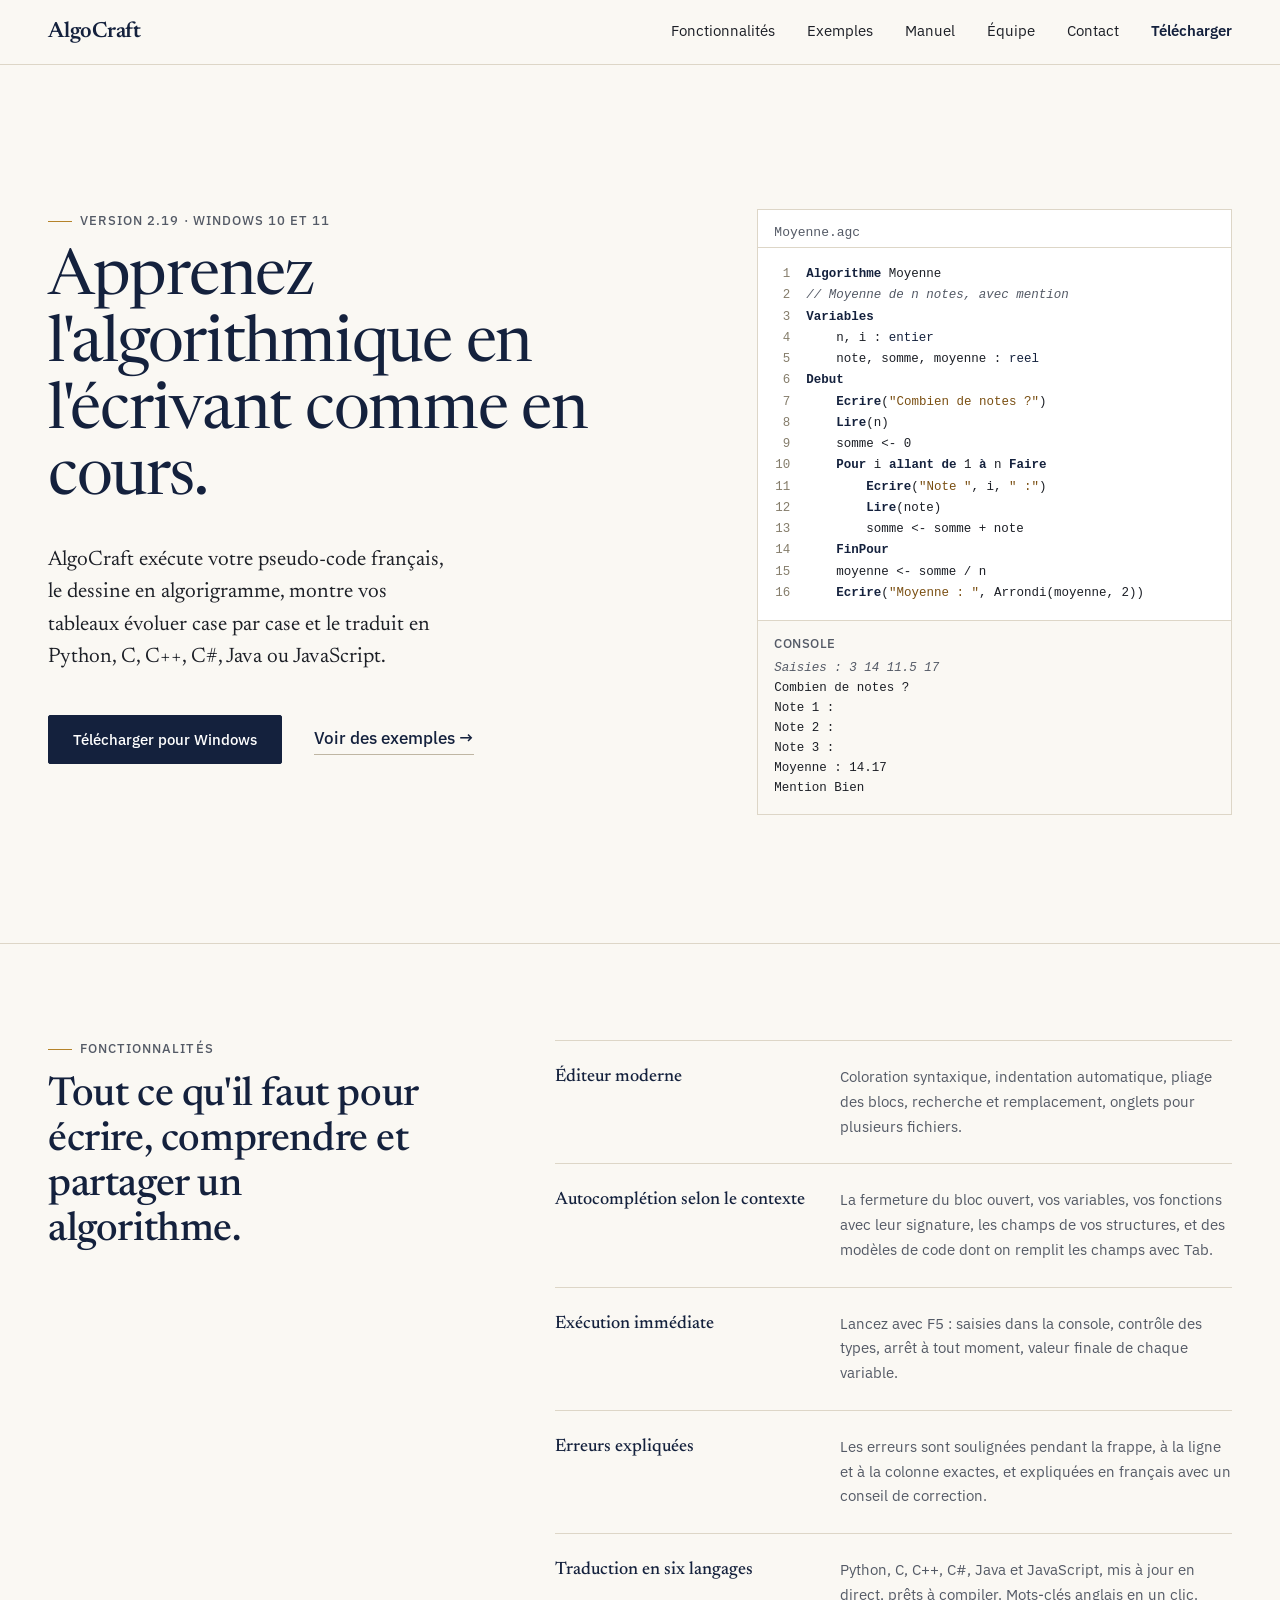
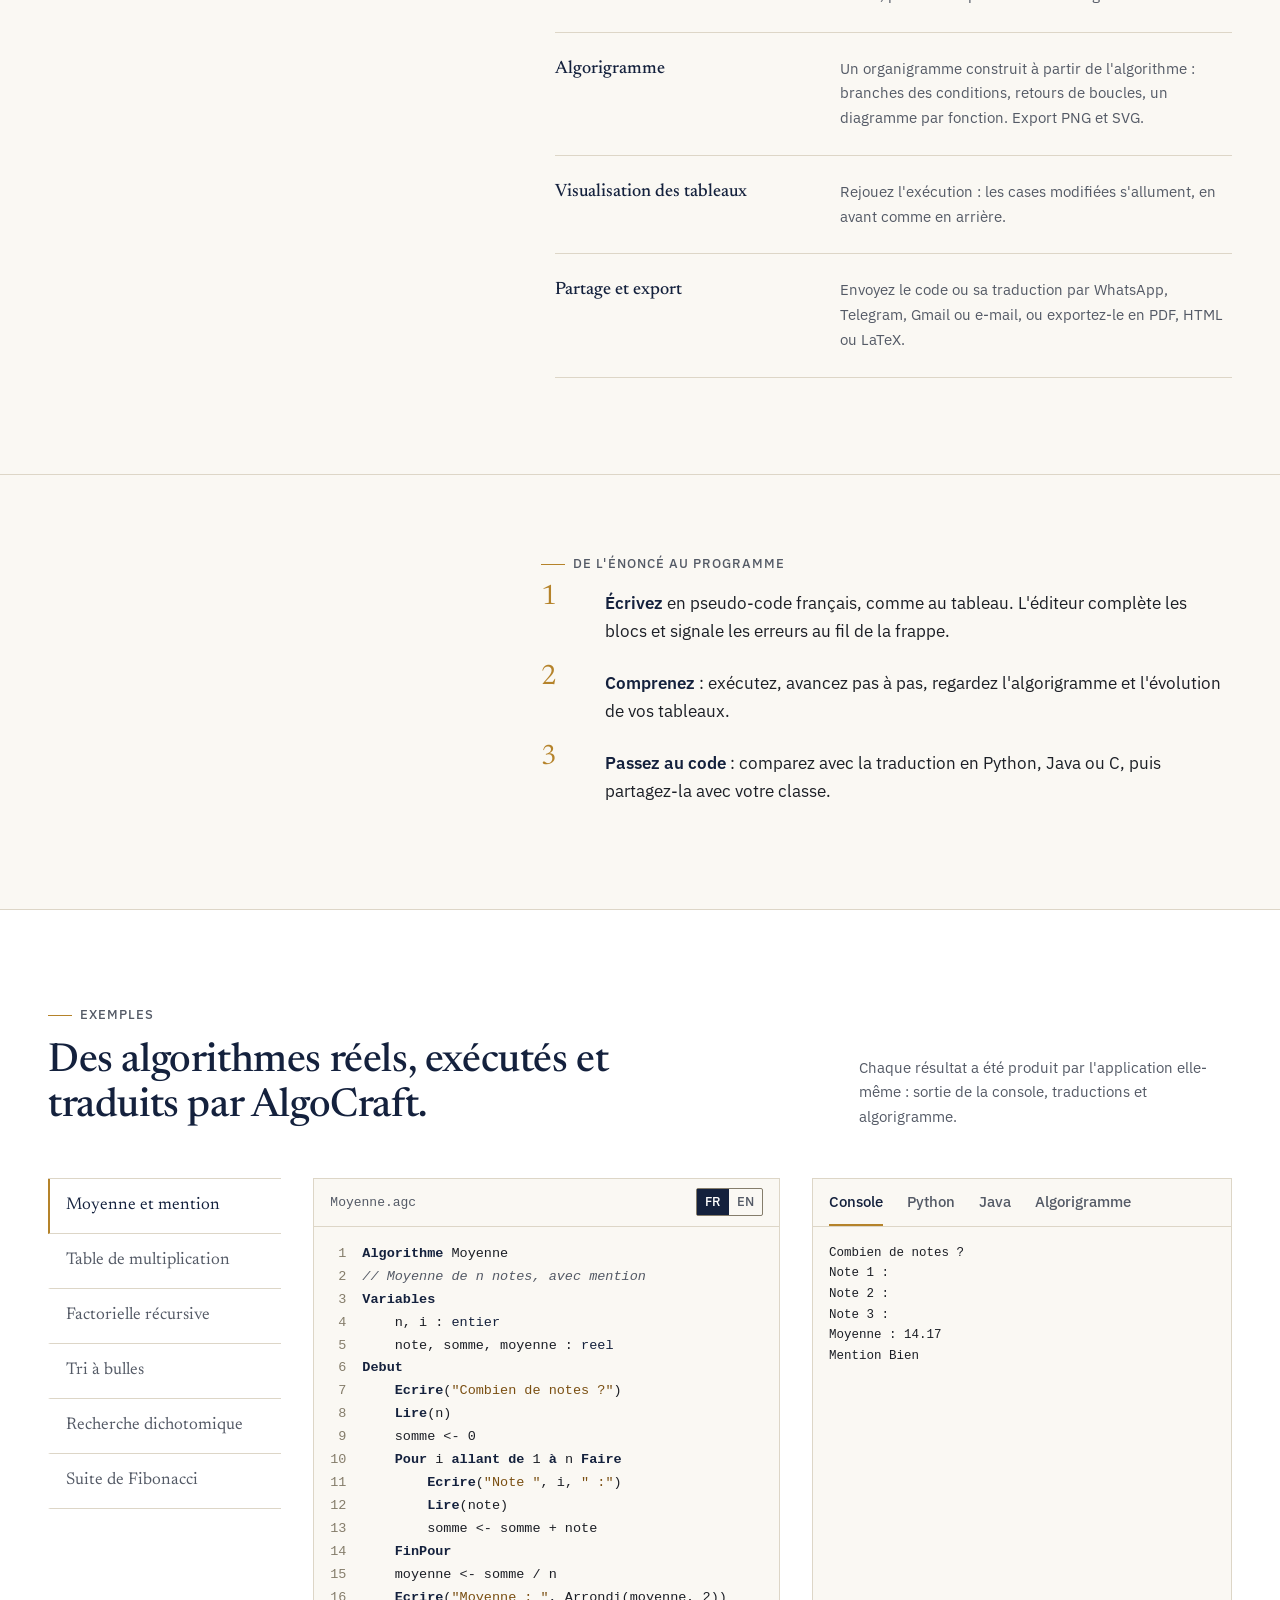
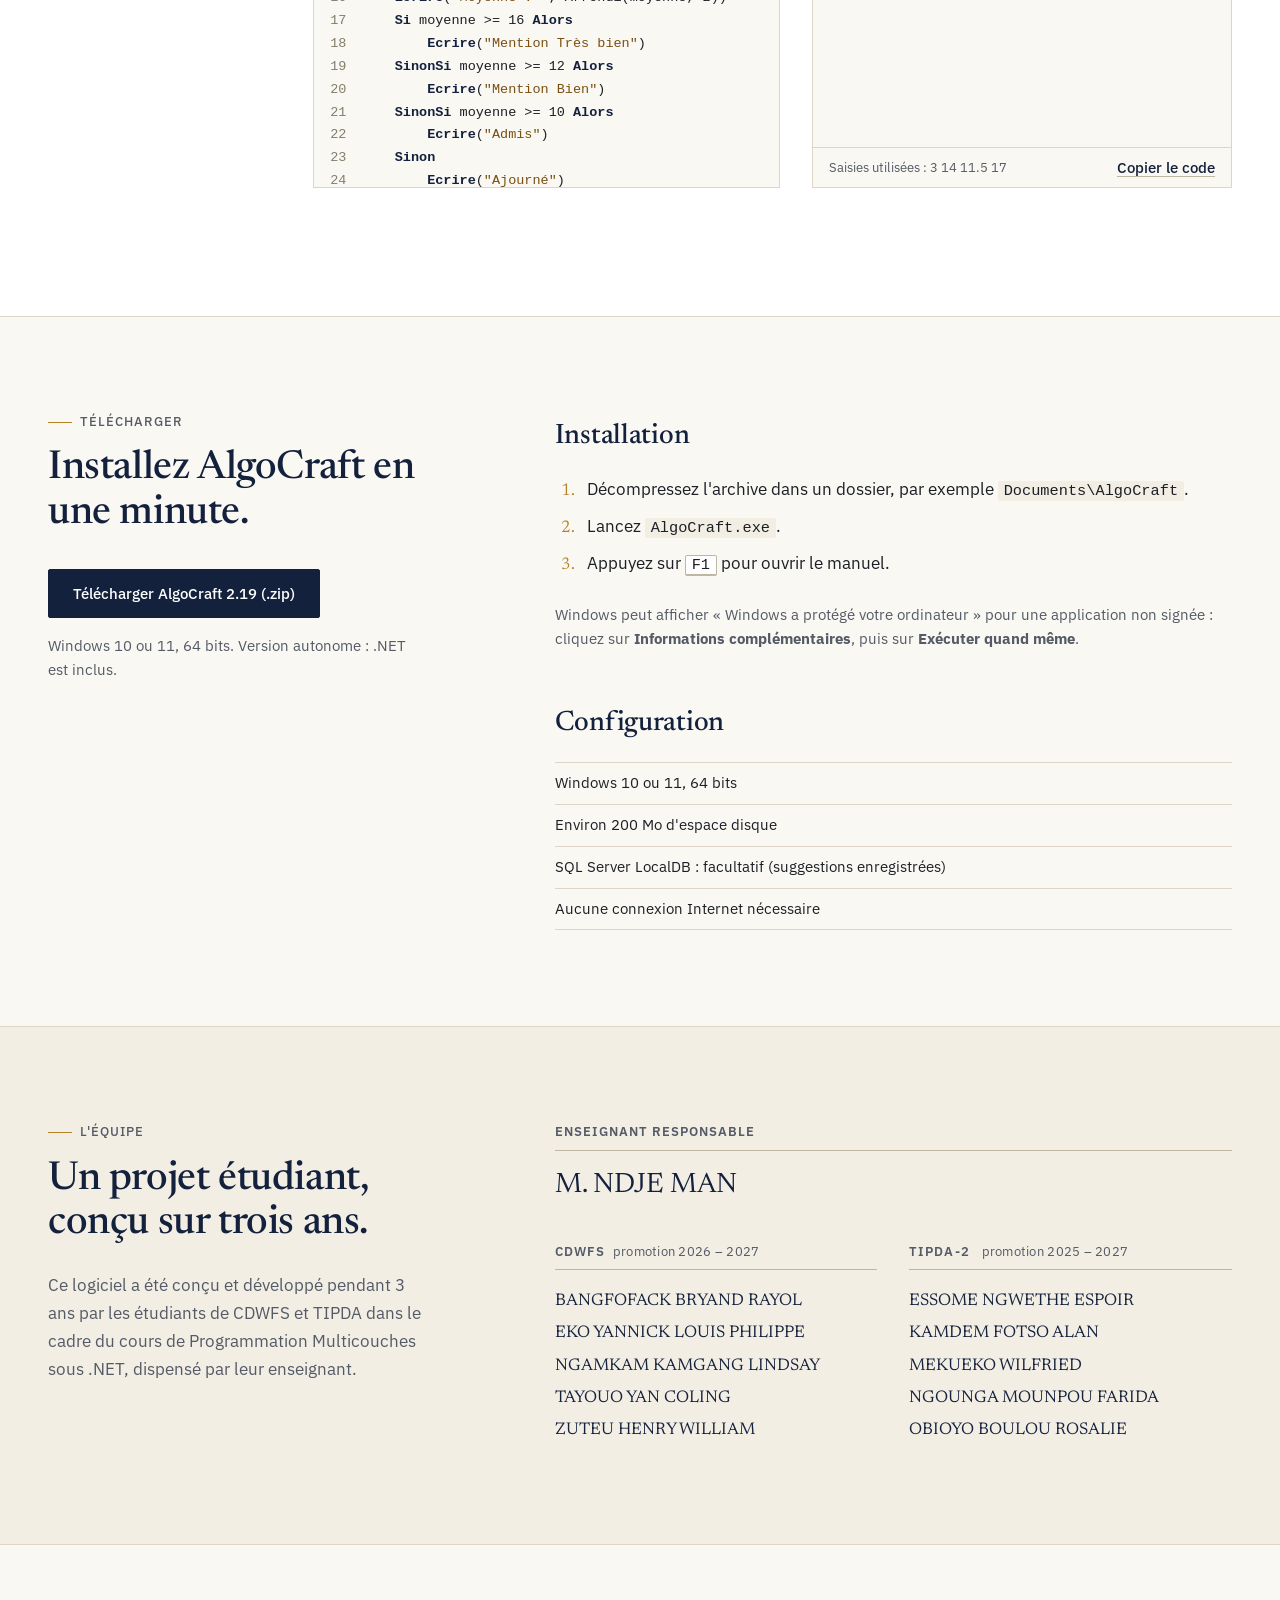
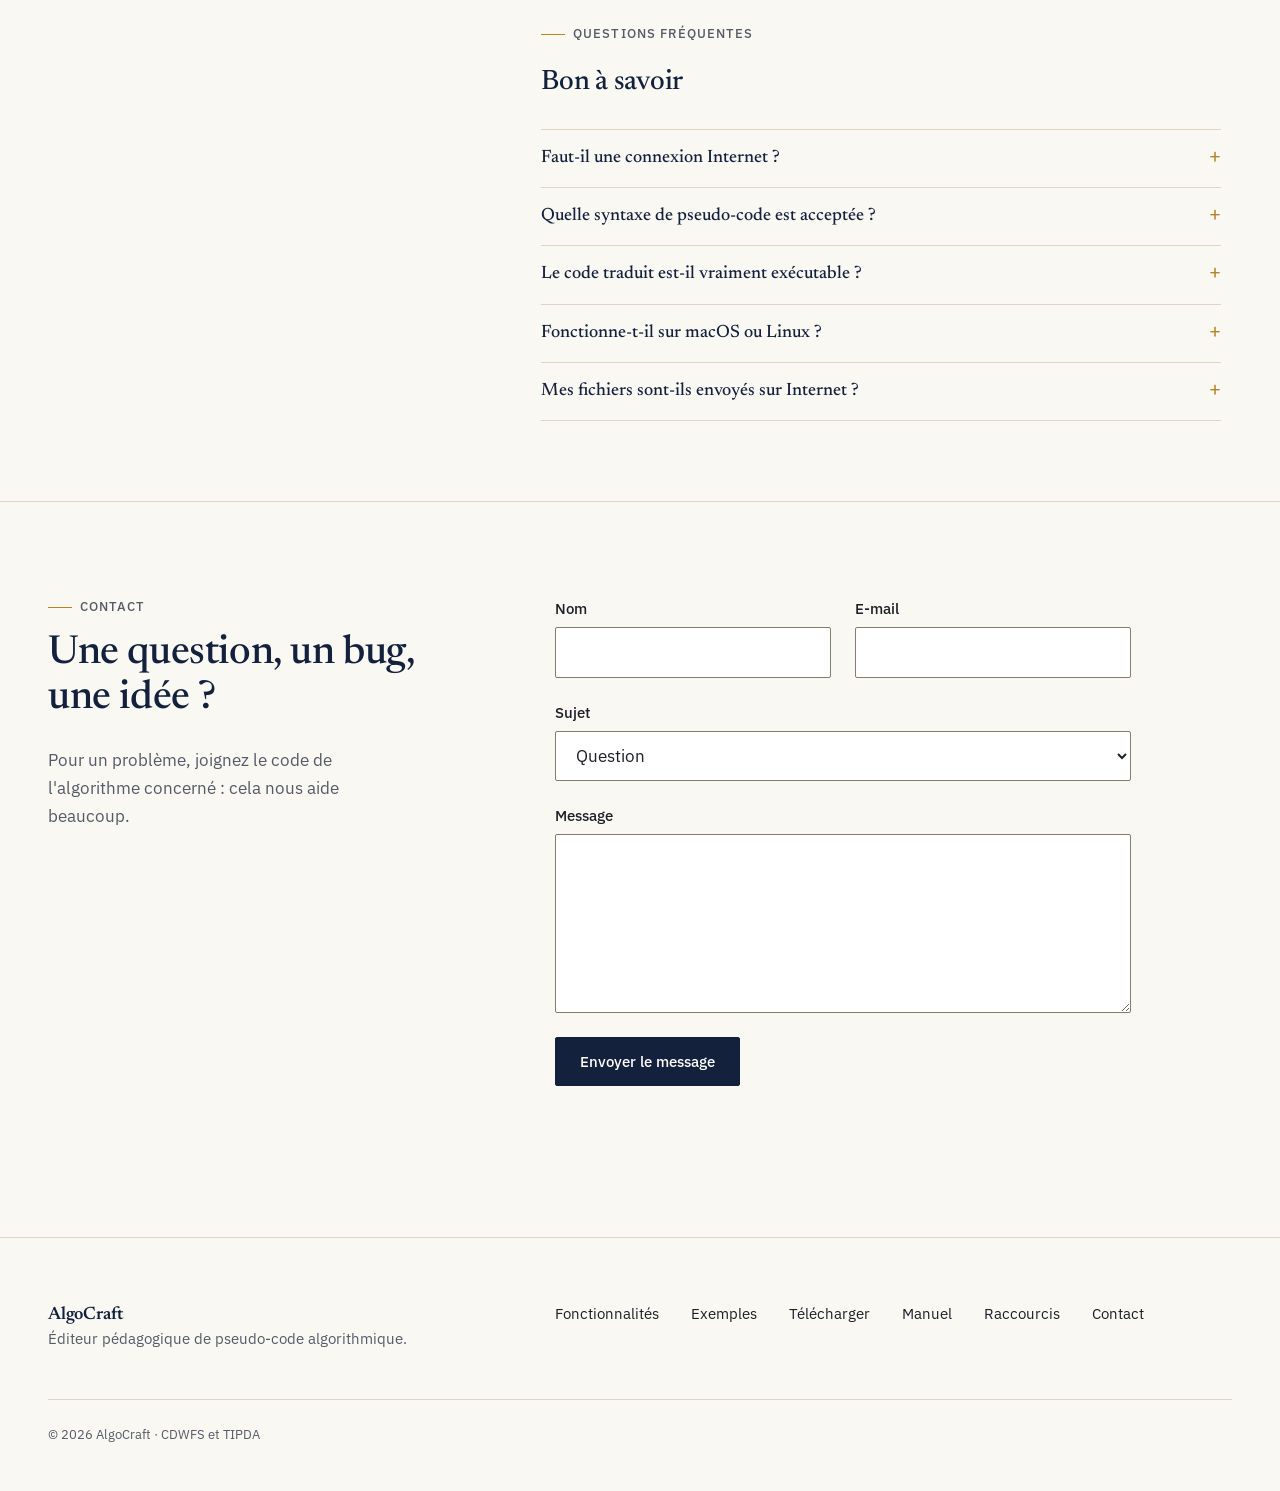
==== commit 11d83c09: "fix: Correction filieres et nommages" ====
--- a/index.html
+++ b/index.html
@@ -163,15 +163,15 @@
     <header class="section-titre">
       <p class="surtitre">L'équipe</p>
       <h2>Un projet étudiant, conçu sur trois ans.</h2>
-      <p>Ce logiciel a été conçu et développé pendant 3 ans par les étudiants de TIPAM et TIPDA dans le cadre du cours de Programmation Multicouches sous .NET, dispensé par leur enseignant.</p>
+      <p>Ce logiciel a été conçu et développé pendant 3 ans par les étudiants de CDWFS et TIPDA dans le cadre du cours de Programmation Multicouches sous .NET, dispensé par leur enseignant.</p>
     </header>
     <div class="equipe">
       <div class="groupe">
         <h3>Enseignant responsable</h3>
-        <ul><li>NDJE MAN</li></ul>
+        <ul><li>M. NDJE MAN</li></ul>
       </div>
       <div class="groupe">
-        <h3>TIPAM 2 <span>promotion 2024 – 2026</span></h3>
+        <h3>CDWFS<span>promotion 2026 – 2027</span></h3>
         <ul>
           <li>BANGFOFACK BRYAND RAYOL</li>
           <li>EKO YANNICK LOUIS PHILIPPE</li>
@@ -181,7 +181,7 @@
         </ul>
       </div>
       <div class="groupe">
-        <h3>TIPDA-1 <span>promotion 2025 – 2026</span></h3>
+        <h3>TIPDA-2 <span>promotion 2025 – 2027</span></h3>
         <ul>
           <li>ESSOME NGWETHE ESPOIR</li>
           <li>KAMDEM FOTSO ALAN</li>
@@ -245,7 +245,7 @@
       <a href="manuel.html#raccourcis">Raccourcis</a>
       <a href="#contact">Contact</a>
     </nav>
-    <p class="copyright">© <span id="annee">2026</span> AlgoCraft · TIPAM et TIPDA</p>
+    <p class="copyright">© <span id="annee">2026</span> AlgoCraft · CDWFS et TIPDA</p>
   </div>
 </footer>
 
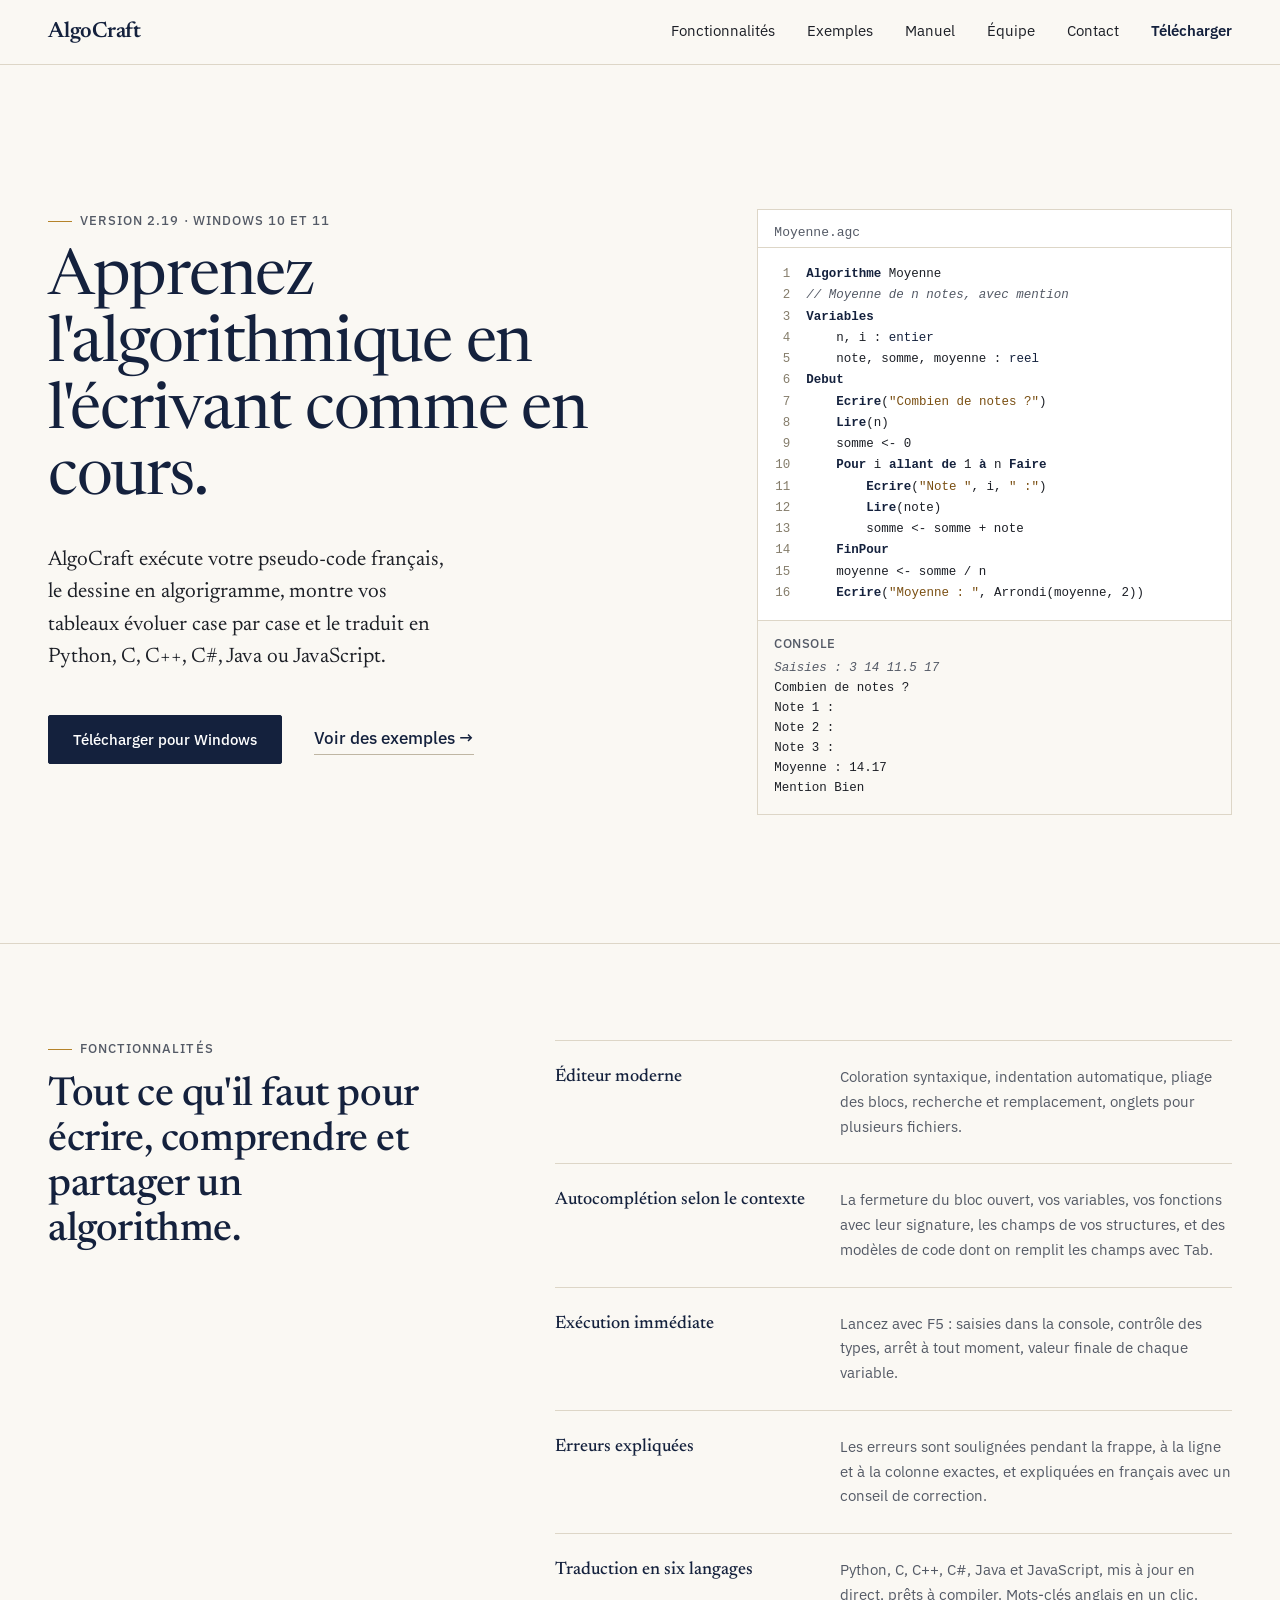
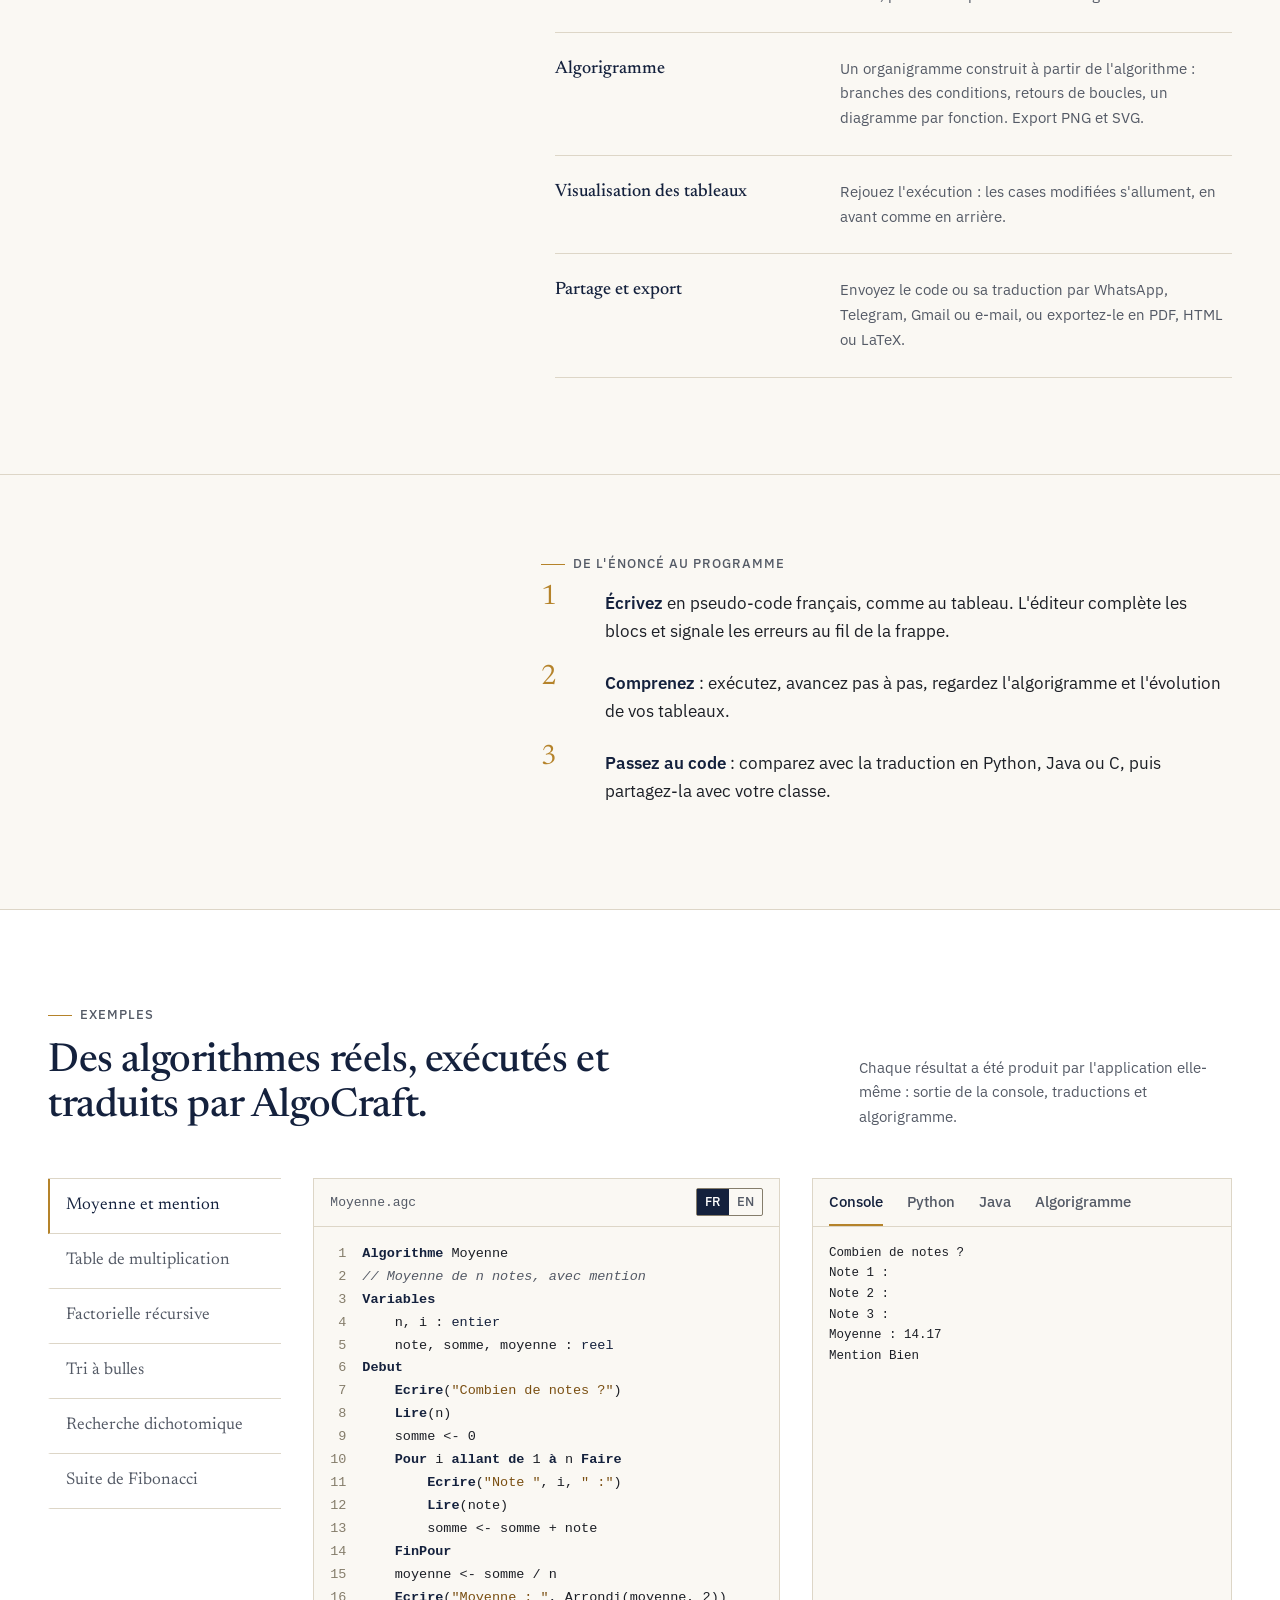
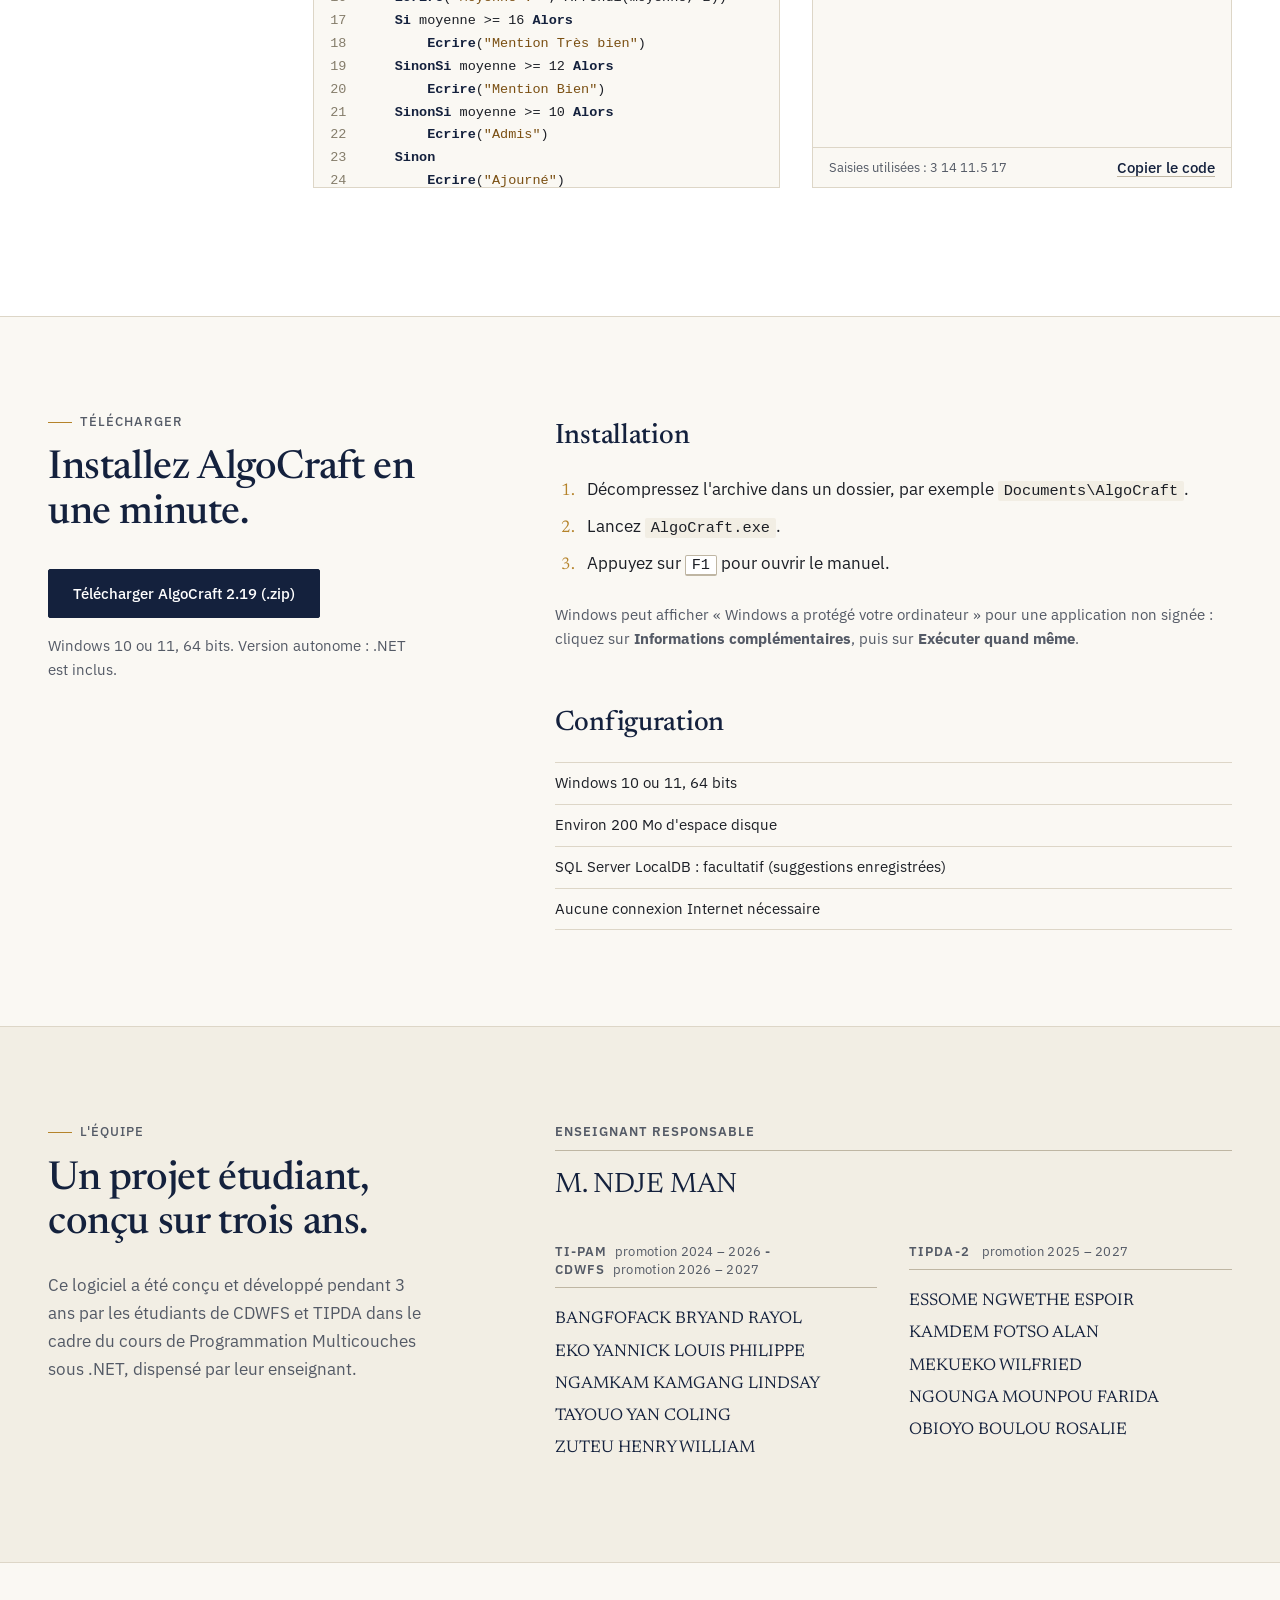
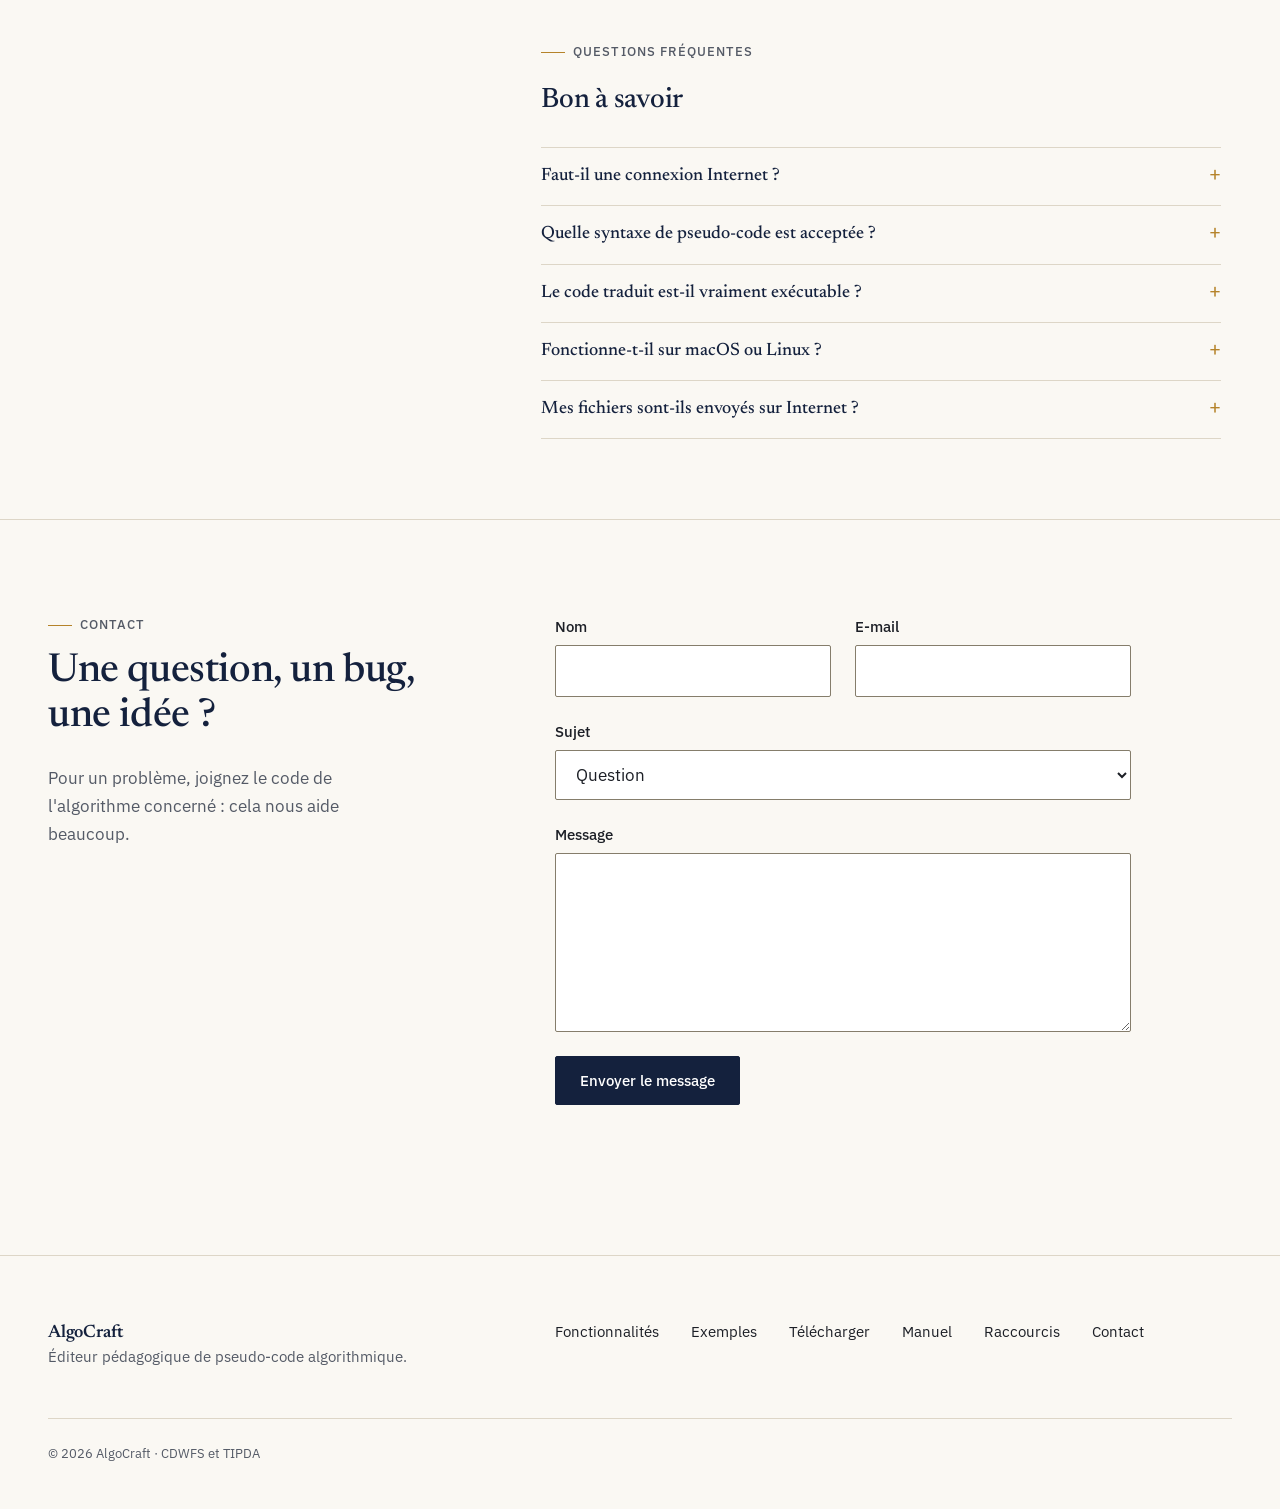
==== commit b197dfd3: "fix: Annee et filiere des membres" ====
--- a/index.html
+++ b/index.html
@@ -10,7 +10,7 @@
 <link rel="preconnect" href="https://fonts.googleapis.com">
 <link rel="preconnect" href="https://fonts.gstatic.com" crossorigin>
 <link href="https://fonts.googleapis.com/css2?family=Newsreader:opsz,wght@6..72,400;6..72,500;6..72,600&family=IBM+Plex+Sans:wght@400;500;600&display=swap" rel="stylesheet">
-<link rel="stylesheet" href="css/style.css">
+<link rel="stylesheet" href="css/style.css?v=3">
 </head>
 <body>
 <a class="evitement" href="#contenu">Aller au contenu</a>
@@ -171,7 +171,7 @@
         <ul><li>M. NDJE MAN</li></ul>
       </div>
       <div class="groupe">
-        <h3>CDWFS<span>promotion 2026 – 2027</span></h3>
+        <h3>TI-PAM<span>promotion 2024 – 2026</span> - CDWFS<span>promotion 2026 – 2027</span></h3>
         <ul>
           <li>BANGFOFACK BRYAND RAYOL</li>
           <li>EKO YANNICK LOUIS PHILIPPE</li>
@@ -249,8 +249,8 @@
   </div>
 </footer>
 
-<script src="js/config.js"></script>
-<script src="js/exemples.js"></script>
-<script src="js/main.js"></script>
+<script src="js/config.js?v=3"></script>
+<script src="js/exemples.js?v=3"></script>
+<script src="js/main.js?v=3"></script>
 </body>
 </html>
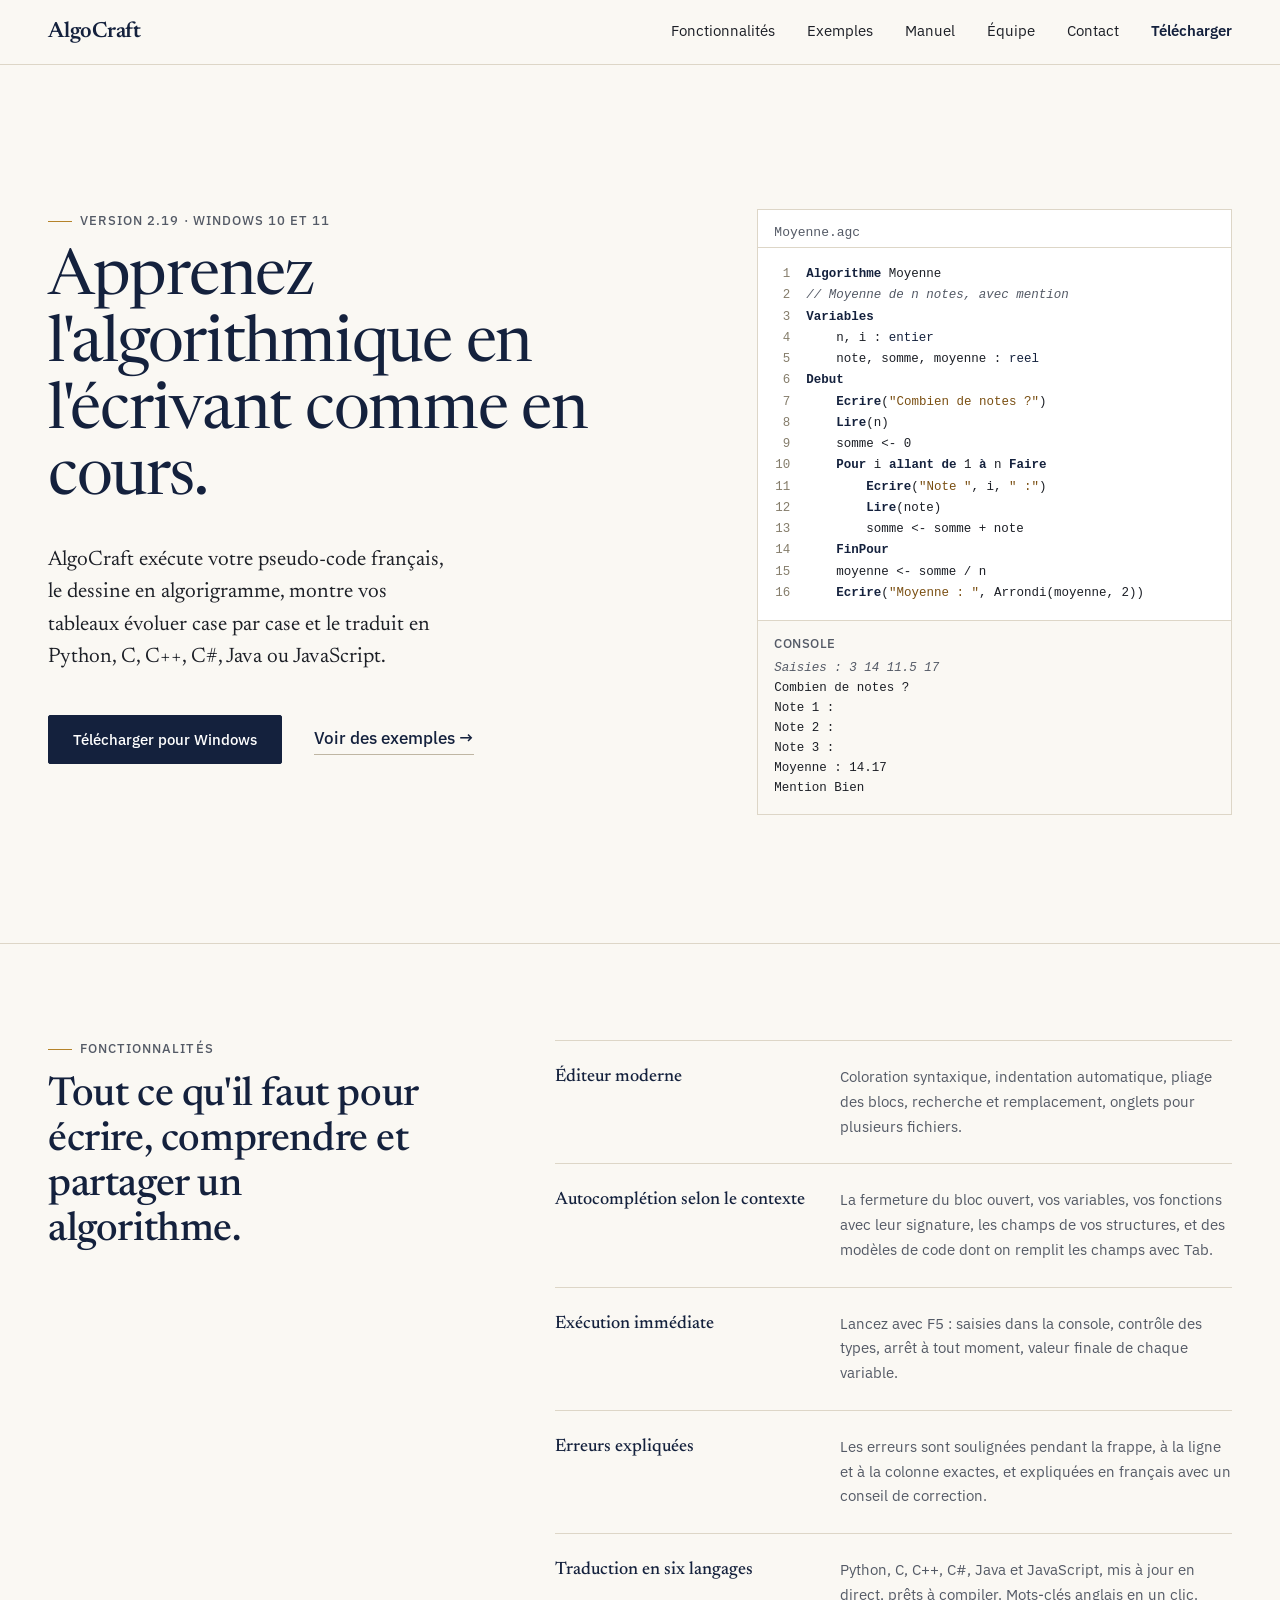
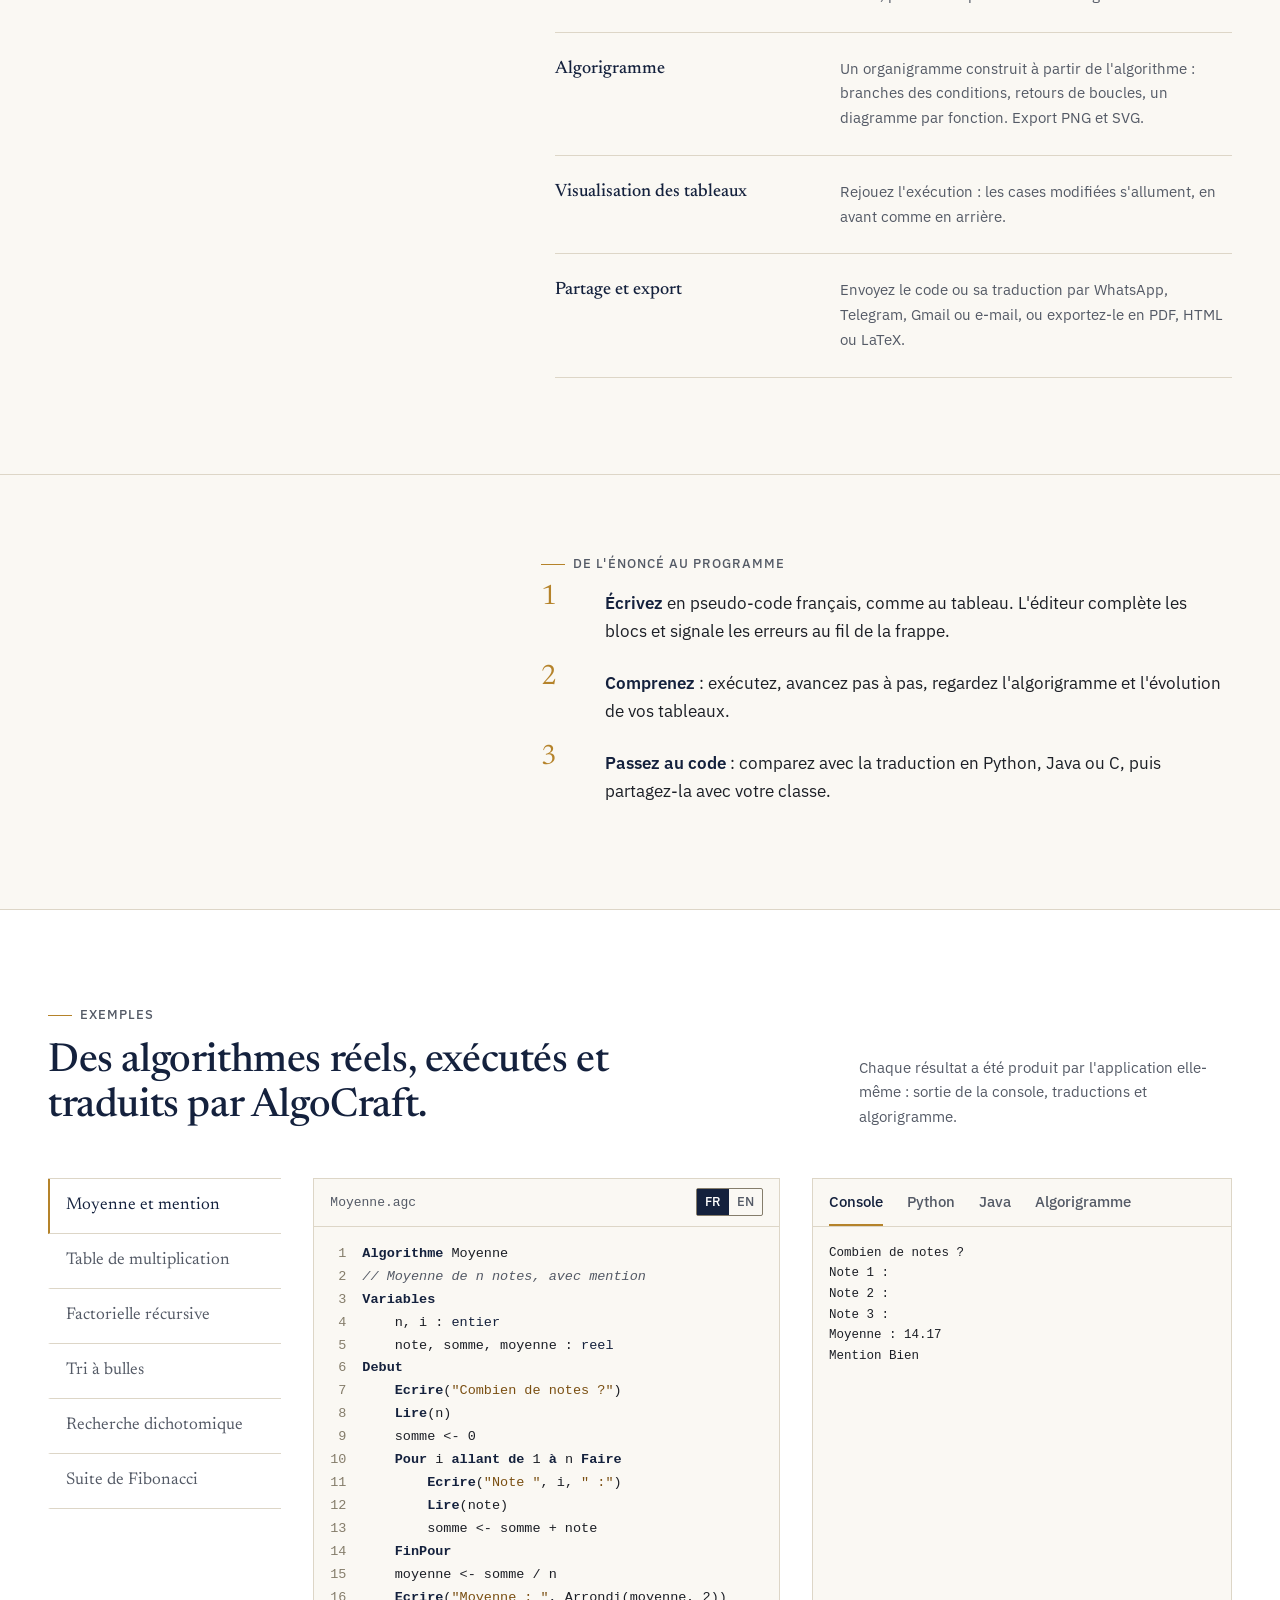
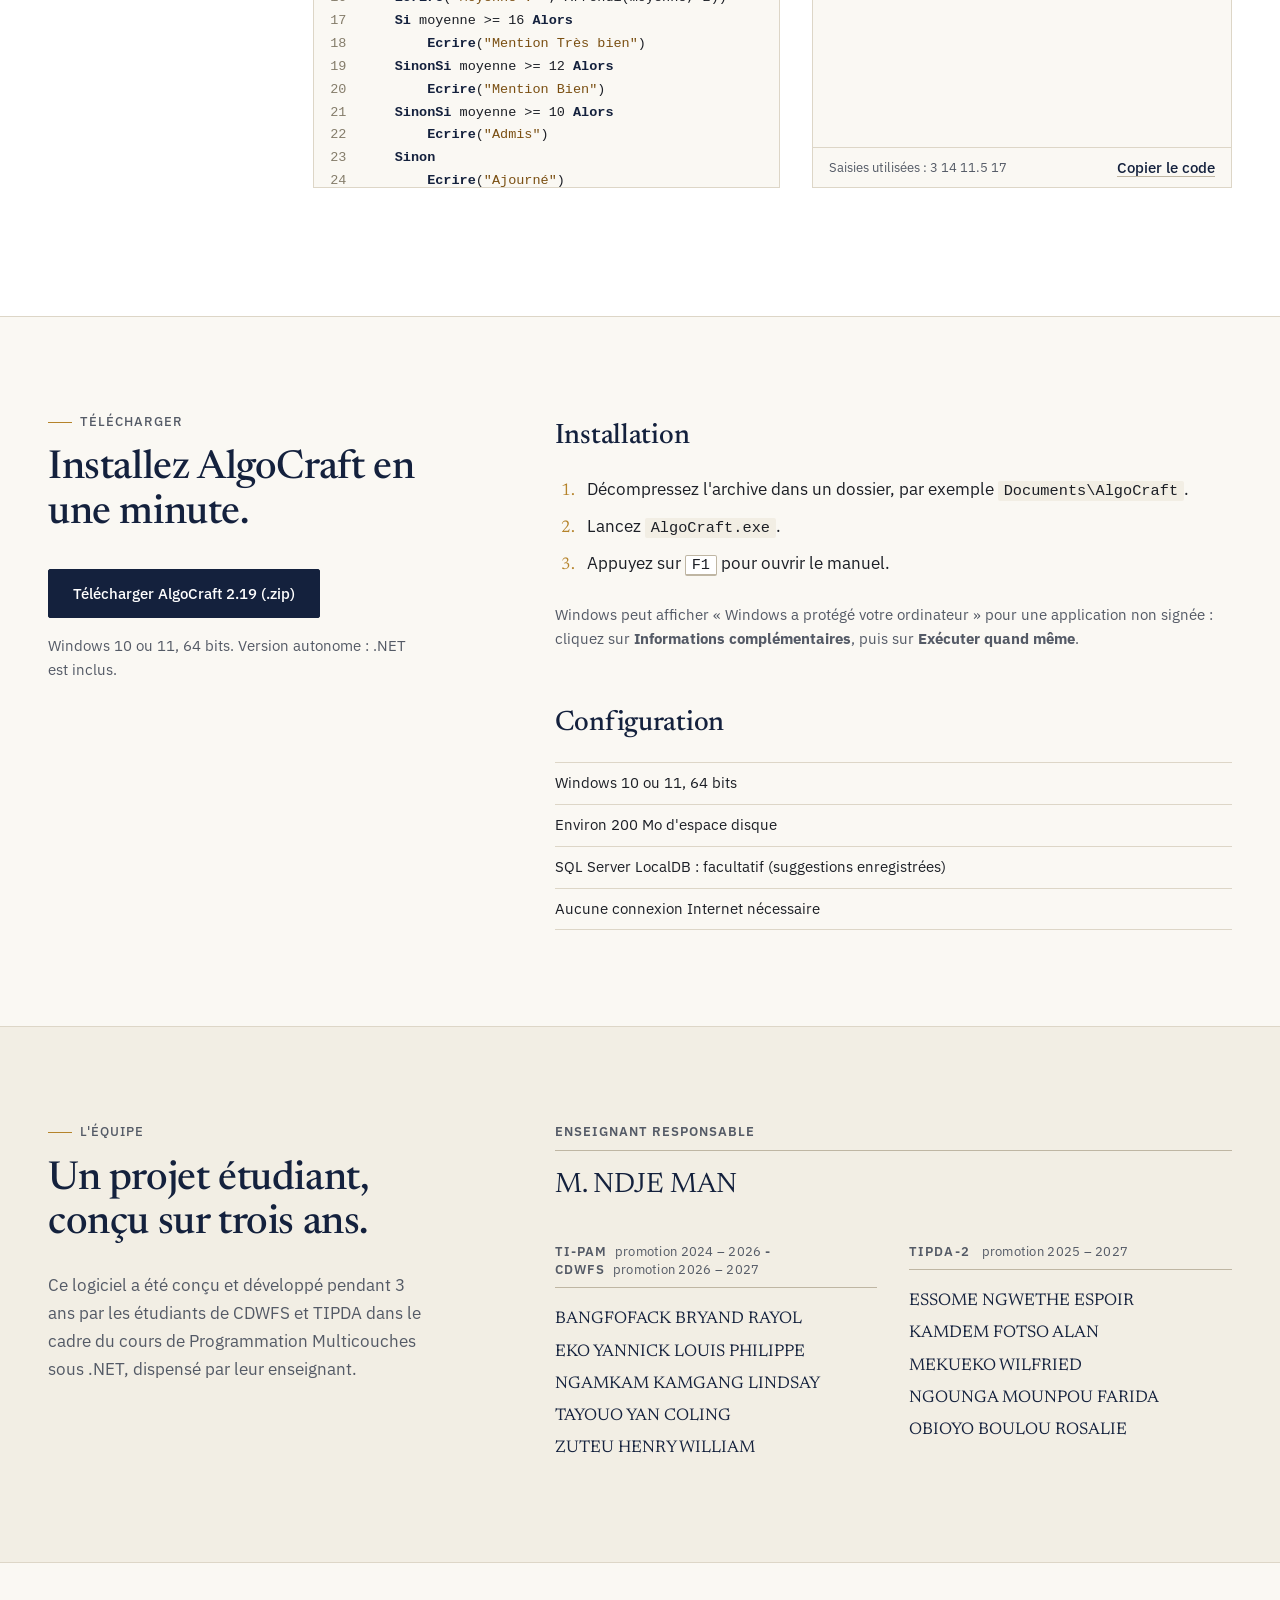
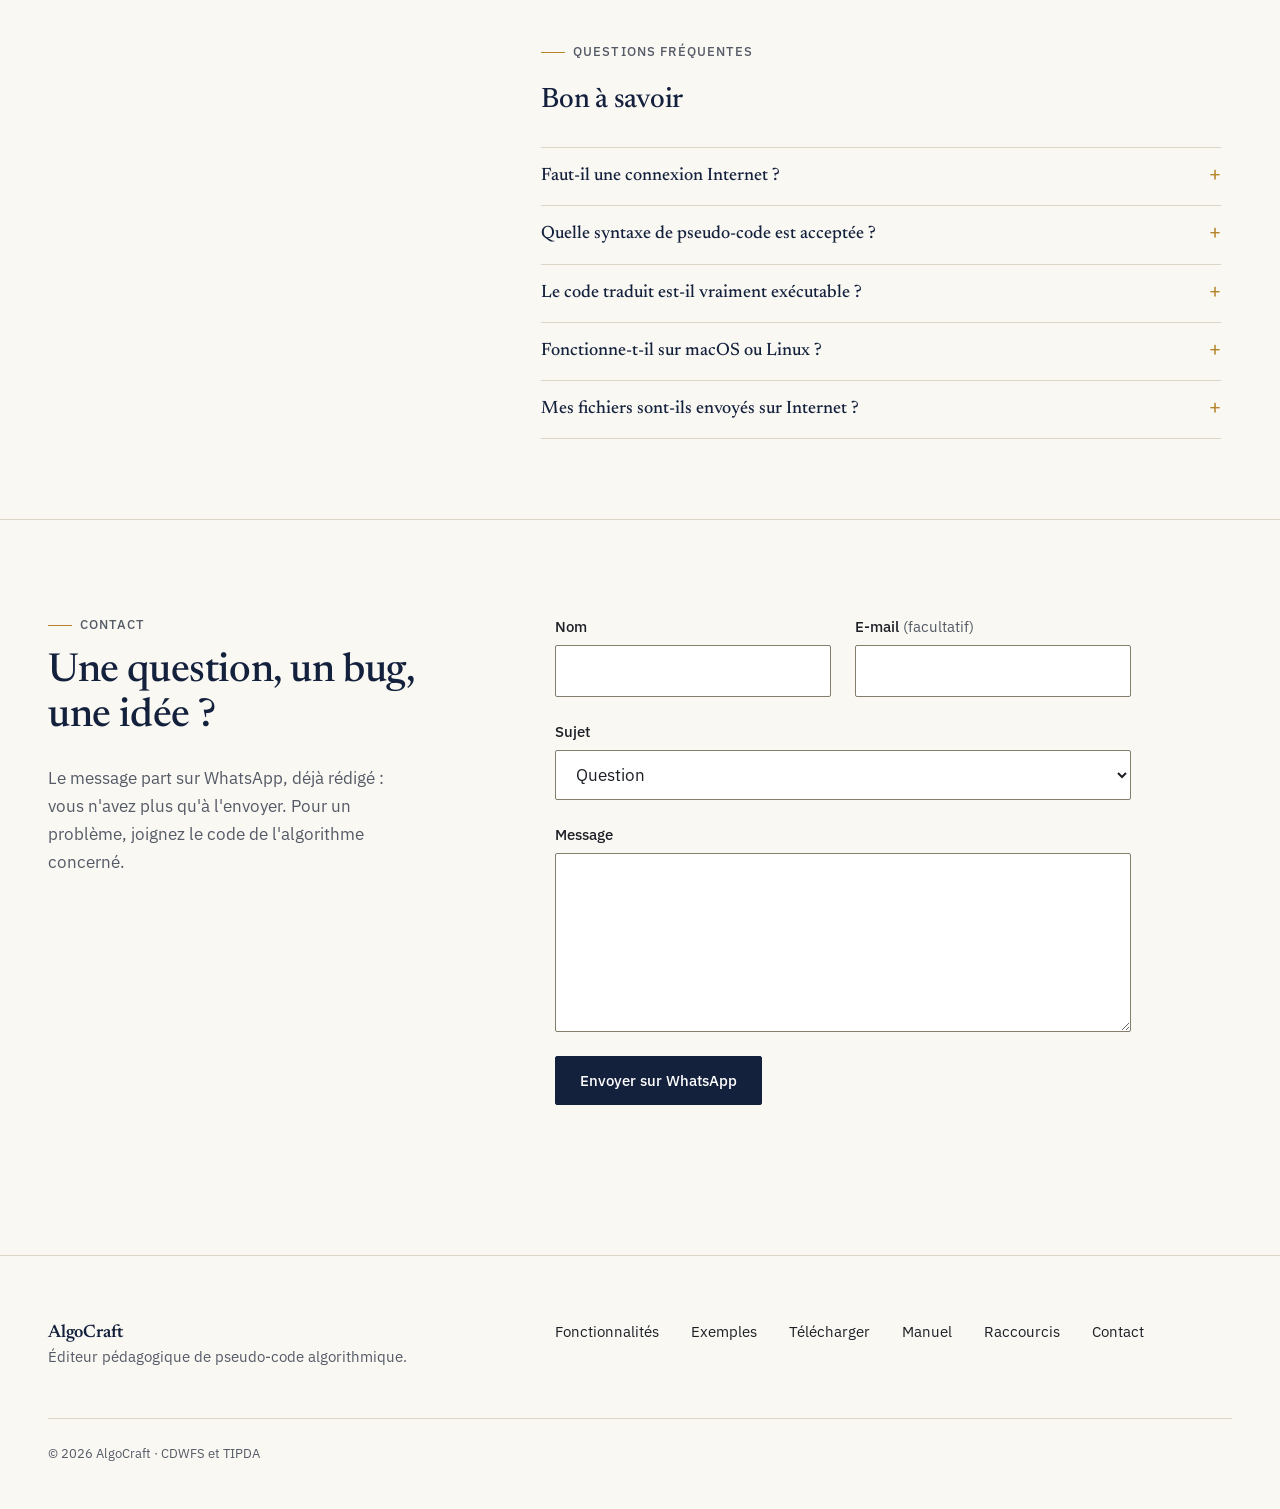
==== commit 6063e9ea: "feat: Envoie vers WhatsApp" ====
--- a/index.html
+++ b/index.html
@@ -10,7 +10,7 @@
 <link rel="preconnect" href="https://fonts.googleapis.com">
 <link rel="preconnect" href="https://fonts.gstatic.com" crossorigin>
 <link href="https://fonts.googleapis.com/css2?family=Newsreader:opsz,wght@6..72,400;6..72,500;6..72,600&family=IBM+Plex+Sans:wght@400;500;600&display=swap" rel="stylesheet">
-<link rel="stylesheet" href="css/style.css?v=3">
+<link rel="stylesheet" href="css/style.css?v=4">
 </head>
 <body>
 <a class="evitement" href="#contenu">Aller au contenu</a>
@@ -213,12 +213,12 @@
     <header class="section-titre">
       <p class="surtitre">Contact</p>
       <h2>Une question, un bug, une idée ?</h2>
-      <p>Pour un problème, joignez le code de l'algorithme concerné : cela nous aide beaucoup.</p>
+      <p>Le message part sur WhatsApp, déjà rédigé : vous n'avez plus qu'à l'envoyer. Pour un problème, joignez le code de l'algorithme concerné.</p>
     </header>
     <form id="formContact" class="formulaire" novalidate>
       <div class="deux">
         <label>Nom<input name="nom" required autocomplete="name"></label>
-        <label>E-mail<input name="email" type="email" required autocomplete="email"></label>
+        <label>E-mail <span class="facultatif">(facultatif)</span><input name="email" type="email" autocomplete="email"></label>
       </div>
       <label>Sujet
         <select name="sujet">
@@ -249,8 +249,8 @@
   </div>
 </footer>
 
-<script src="js/config.js?v=3"></script>
-<script src="js/exemples.js?v=3"></script>
-<script src="js/main.js?v=3"></script>
+<script src="js/config.js?v=4"></script>
+<script src="js/exemples.js?v=4"></script>
+<script src="js/main.js?v=4"></script>
 </body>
 </html>
--- a/css/style.css
+++ b/css/style.css
@@ -265,6 +265,7 @@
 /* Contact */
 .formulaire { grid-column: 6 / span 6; }
 .formulaire label { display: block; font: 500 var(--t-s)/1.4 var(--sans); color: var(--texte); margin-bottom: var(--e3); }
+.formulaire .facultatif { font-weight: 400; color: var(--texte-2); }
 .formulaire .deux { display: grid; grid-template-columns: 1fr 1fr; gap: var(--e3); }
 .formulaire input, .formulaire select, .formulaire textarea {
   display: block; width: 100%; margin-top: var(--e1);
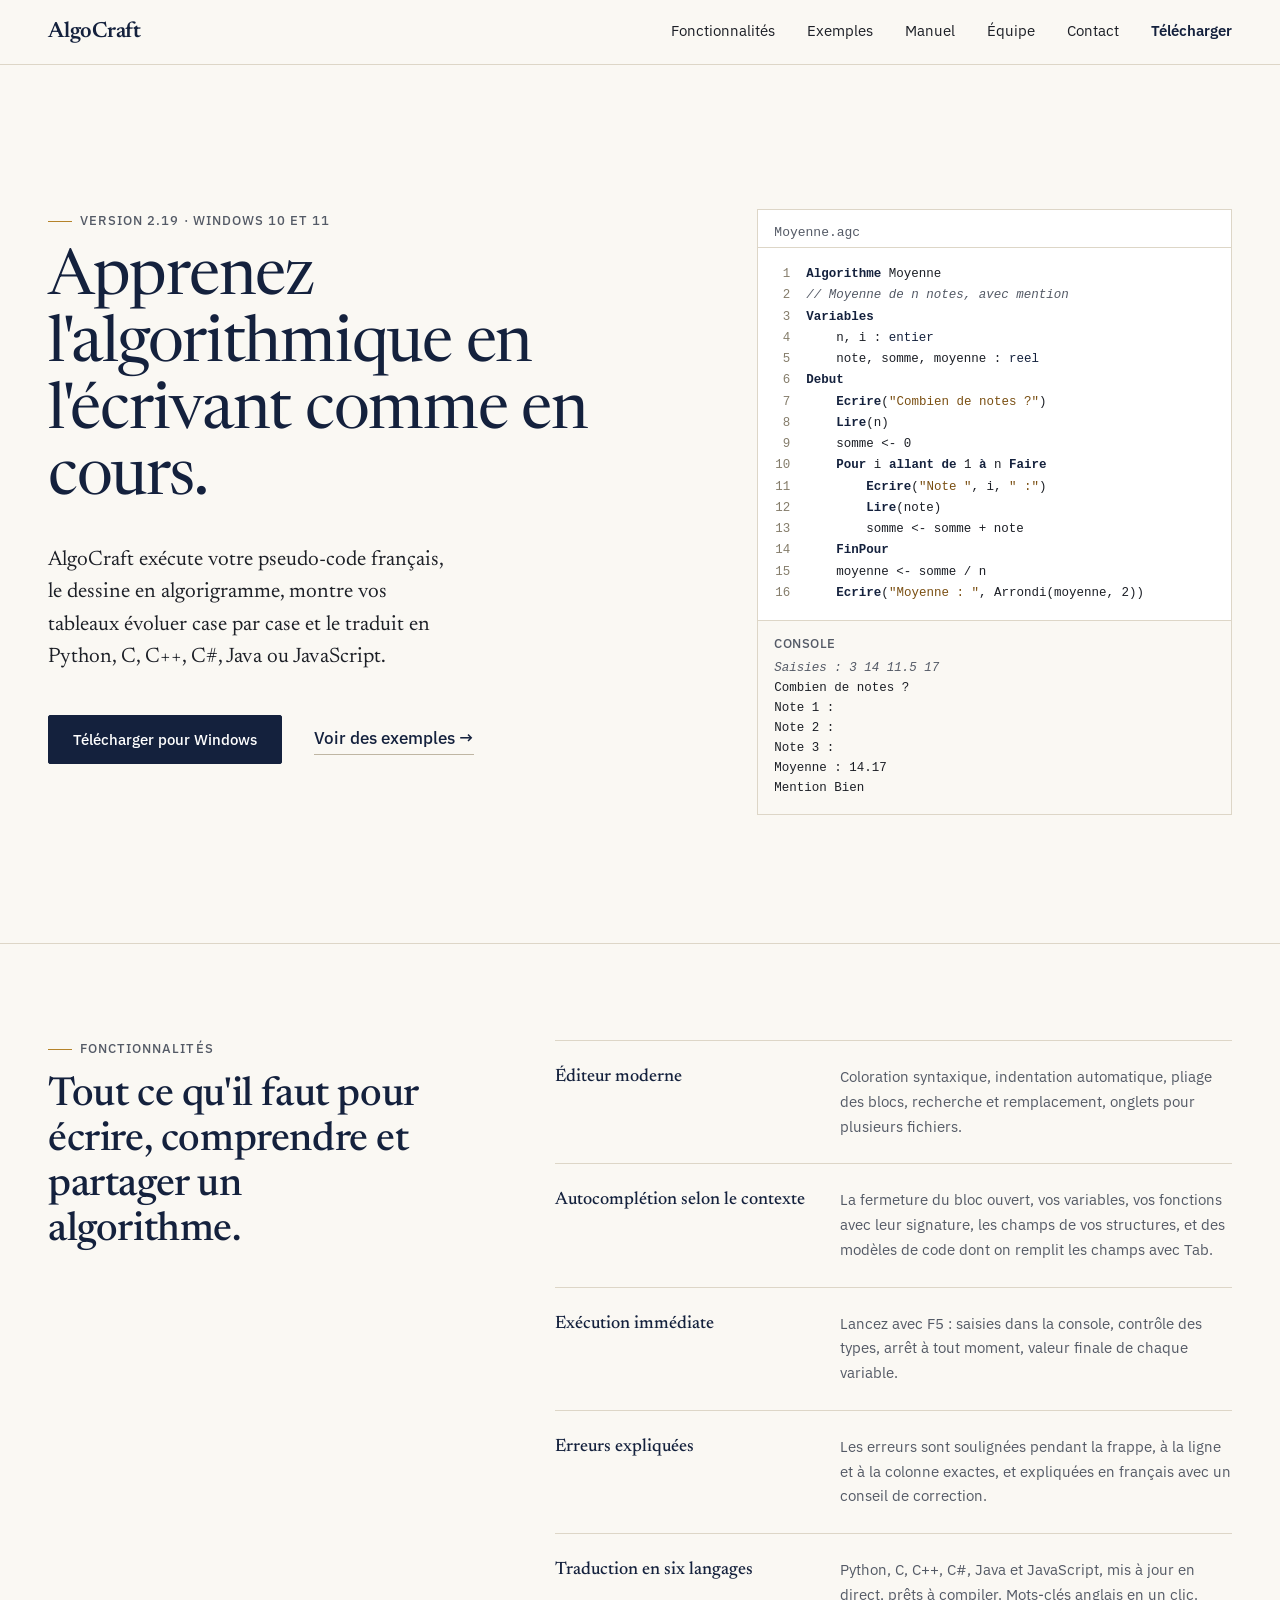
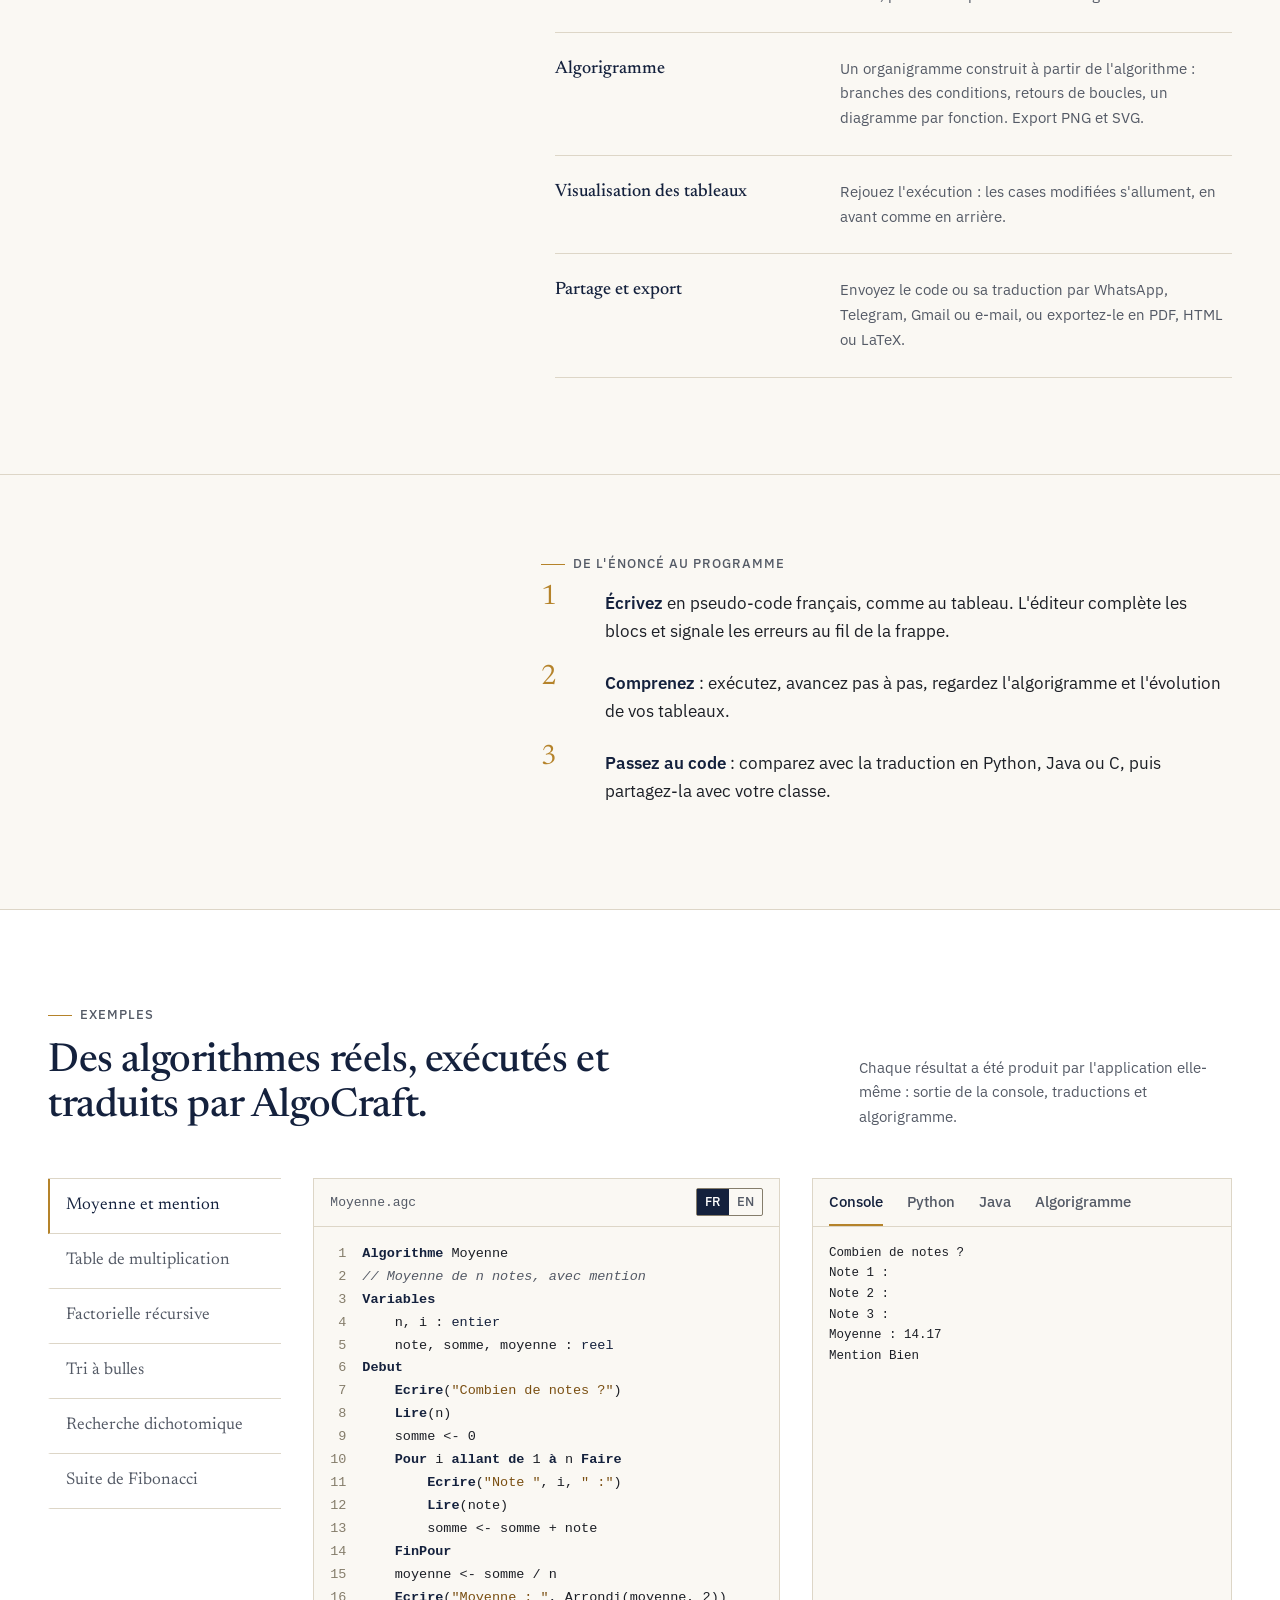
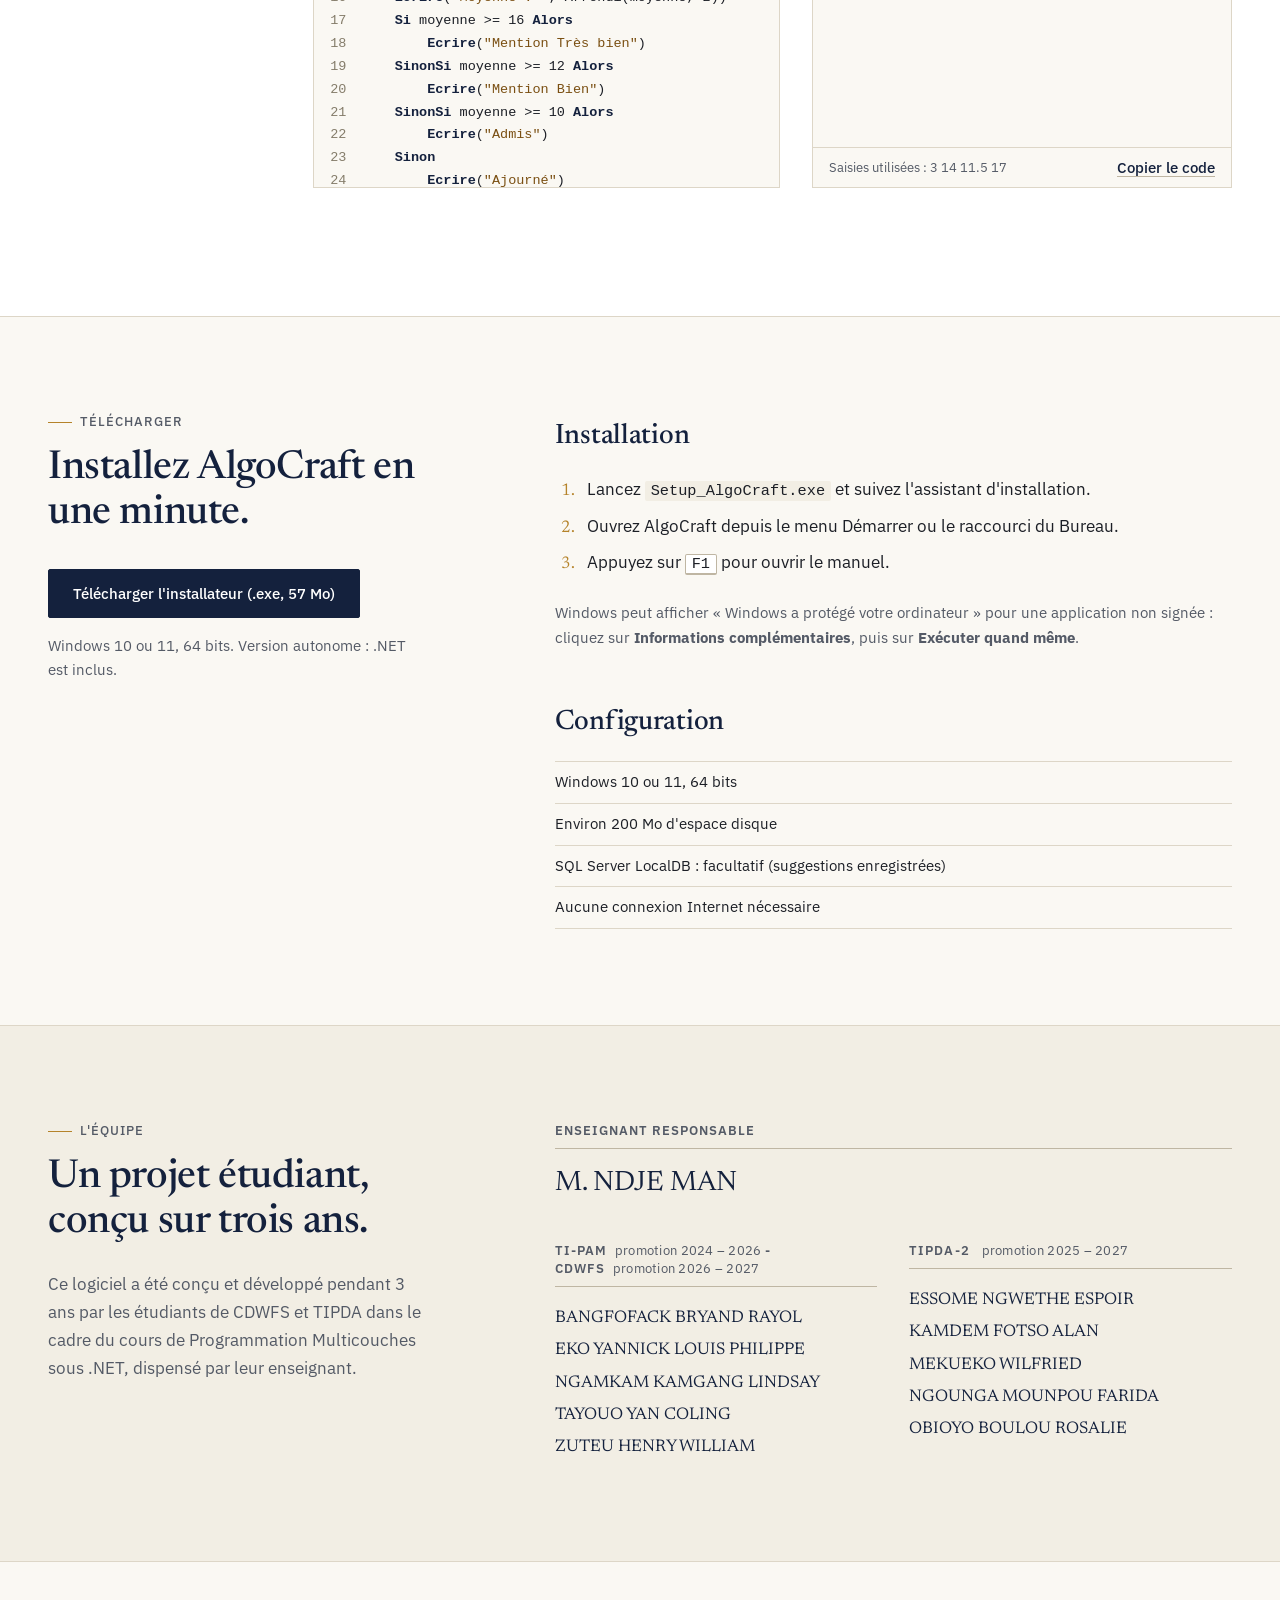
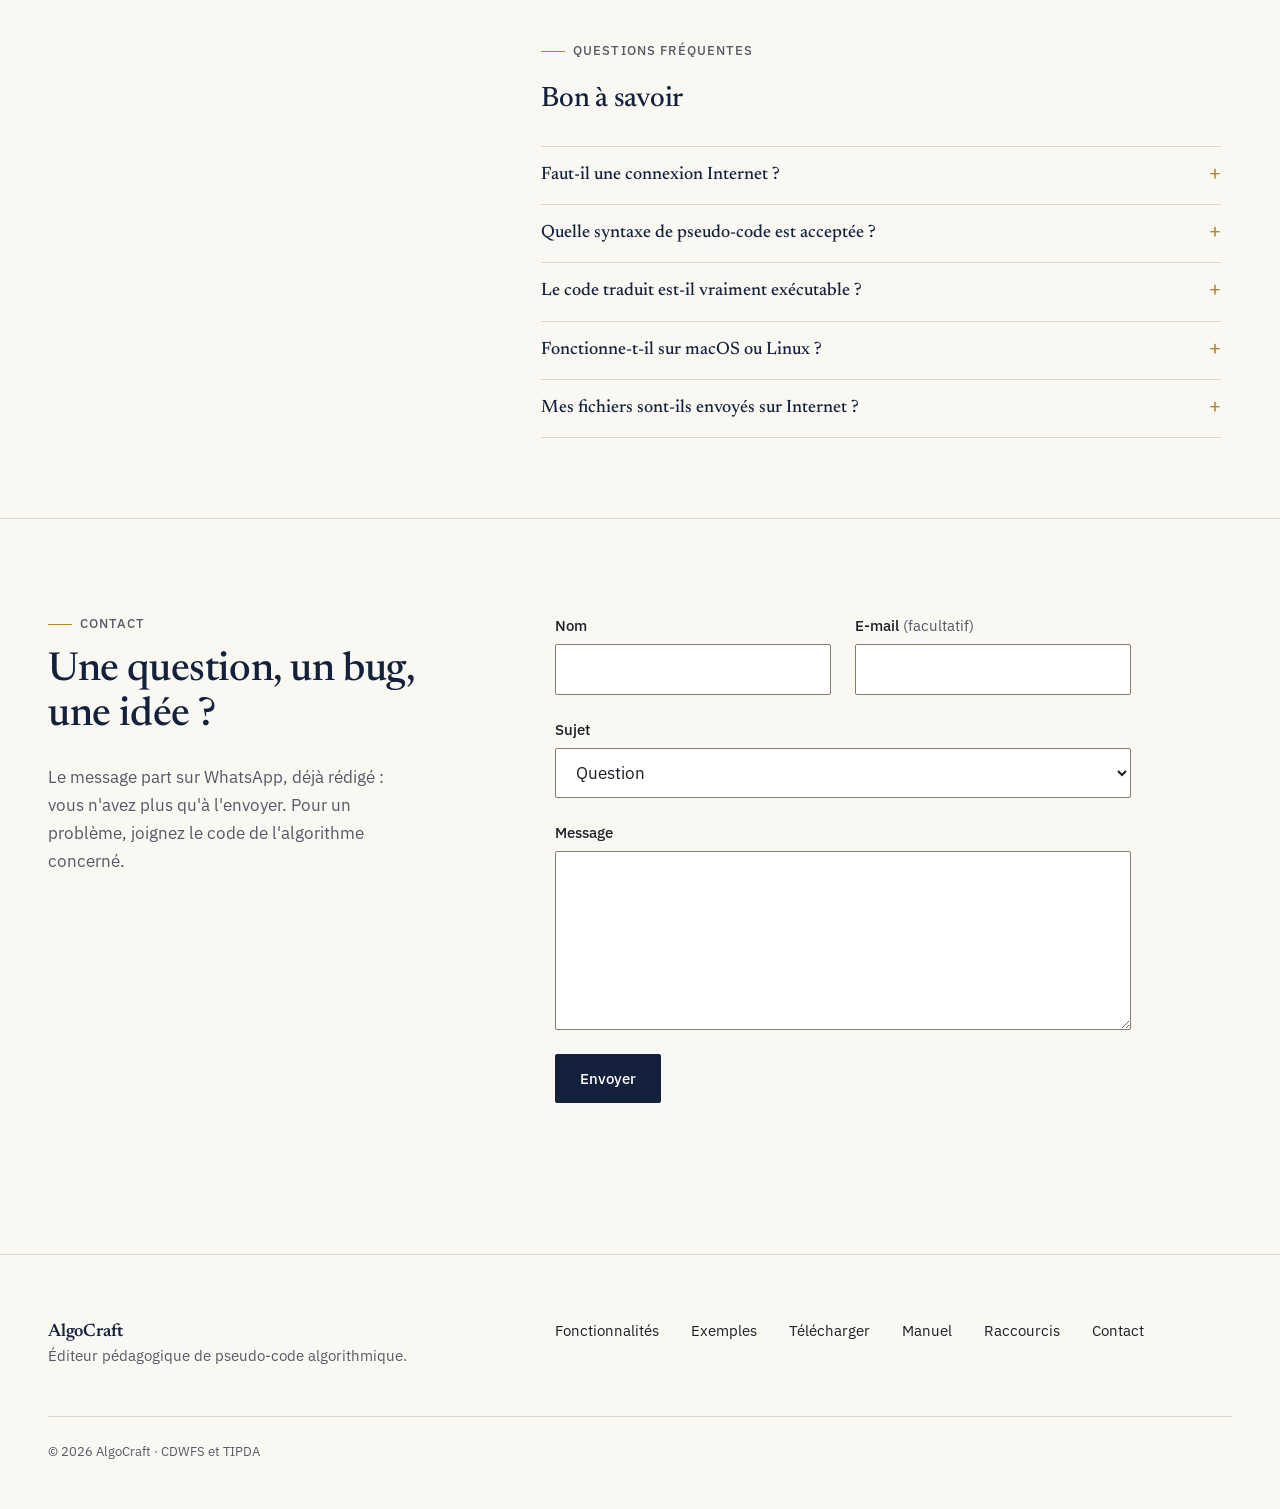
==== commit baa7d9c1: "feat: implementation du telechargement du setup" ====
--- a/index.html
+++ b/index.html
@@ -134,14 +134,14 @@
     <header class="section-titre">
       <p class="surtitre">Télécharger</p>
       <h2>Installez AlgoCraft en une minute.</h2>
-      <p><a class="bouton" id="lienTelechargement" href="telechargements/AlgoCraft-2.19-win-x64.zip">Télécharger AlgoCraft 2.19 (.zip)</a></p>
+      <p><a class="bouton" id="lienTelechargement" href="https://github.com/Zut17/AlgoCraft/releases/latest/download/Setup_AlgoCraft.exe">Télécharger l'installateur (.exe, 57 Mo)</a></p>
       <p class="note">Windows 10 ou 11, 64 bits. Version autonome : .NET est inclus.</p>
     </header>
     <div class="telechargement">
       <h3>Installation</h3>
       <ol class="numerotee">
-        <li>Décompressez l'archive dans un dossier, par exemple <code>Documents\AlgoCraft</code>.</li>
-        <li>Lancez <code>AlgoCraft.exe</code>.</li>
+        <li>Lancez <code>Setup_AlgoCraft.exe</code> et suivez l'assistant d'installation.</li>
+        <li>Ouvrez AlgoCraft depuis le menu Démarrer ou le raccourci du Bureau.</li>
         <li>Appuyez sur <kbd>F1</kbd> pour ouvrir le manuel.</li>
       </ol>
       <p class="note">Windows peut afficher « Windows a protégé votre ordinateur » pour une application non signée : cliquez sur <strong>Informations complémentaires</strong>, puis sur <strong>Exécuter quand même</strong>.</p>
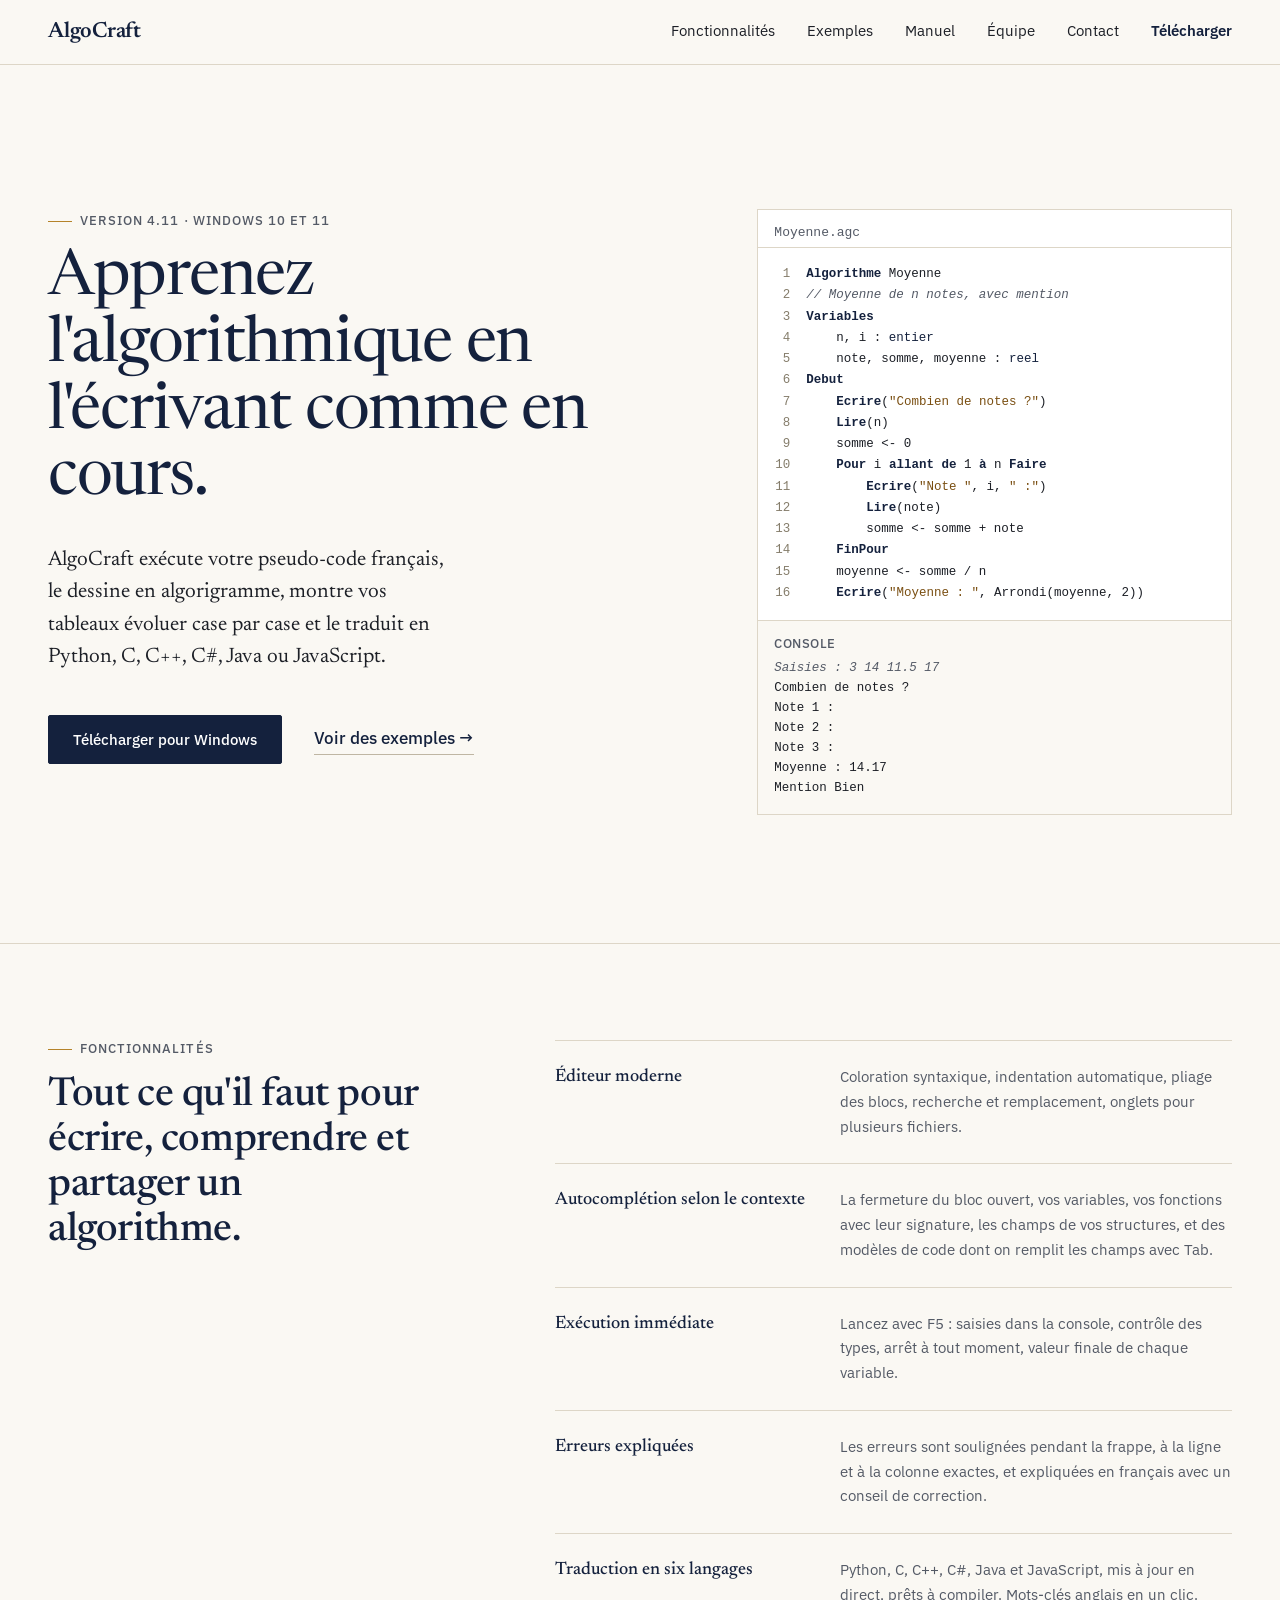
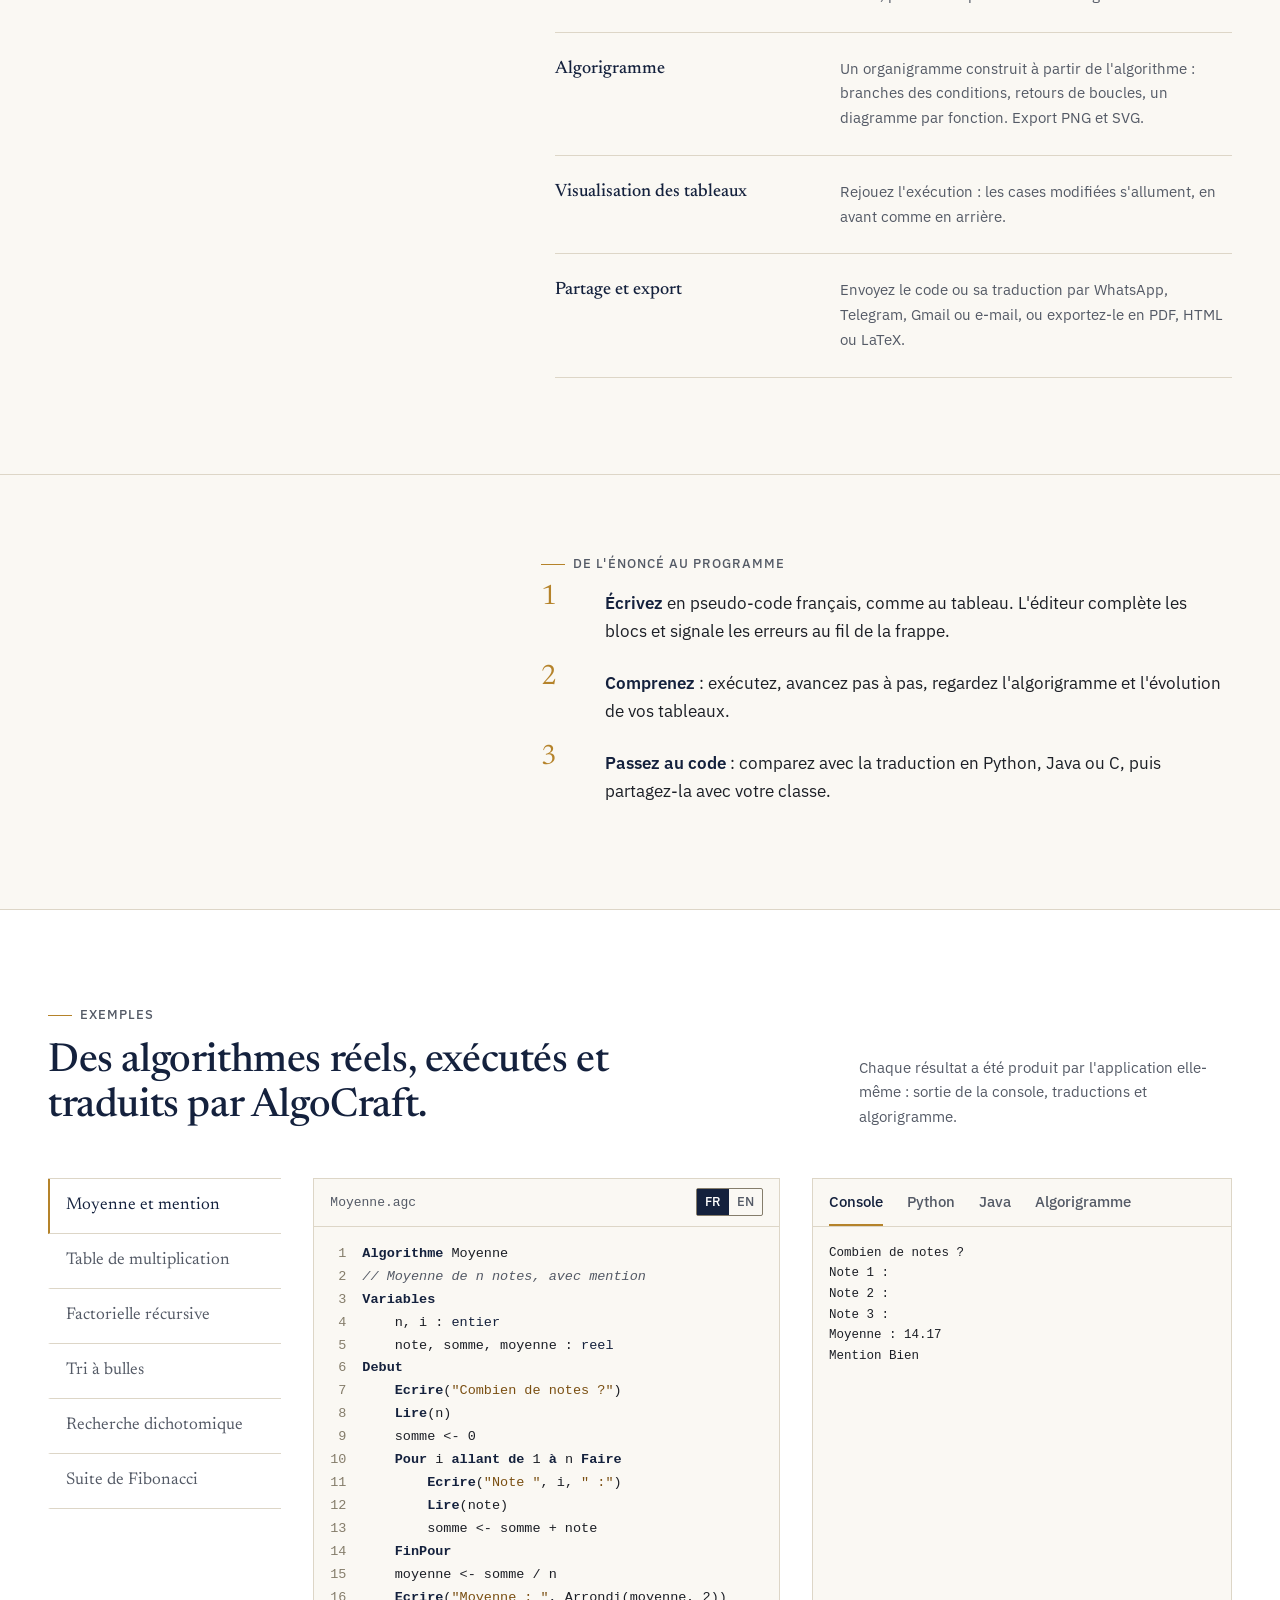
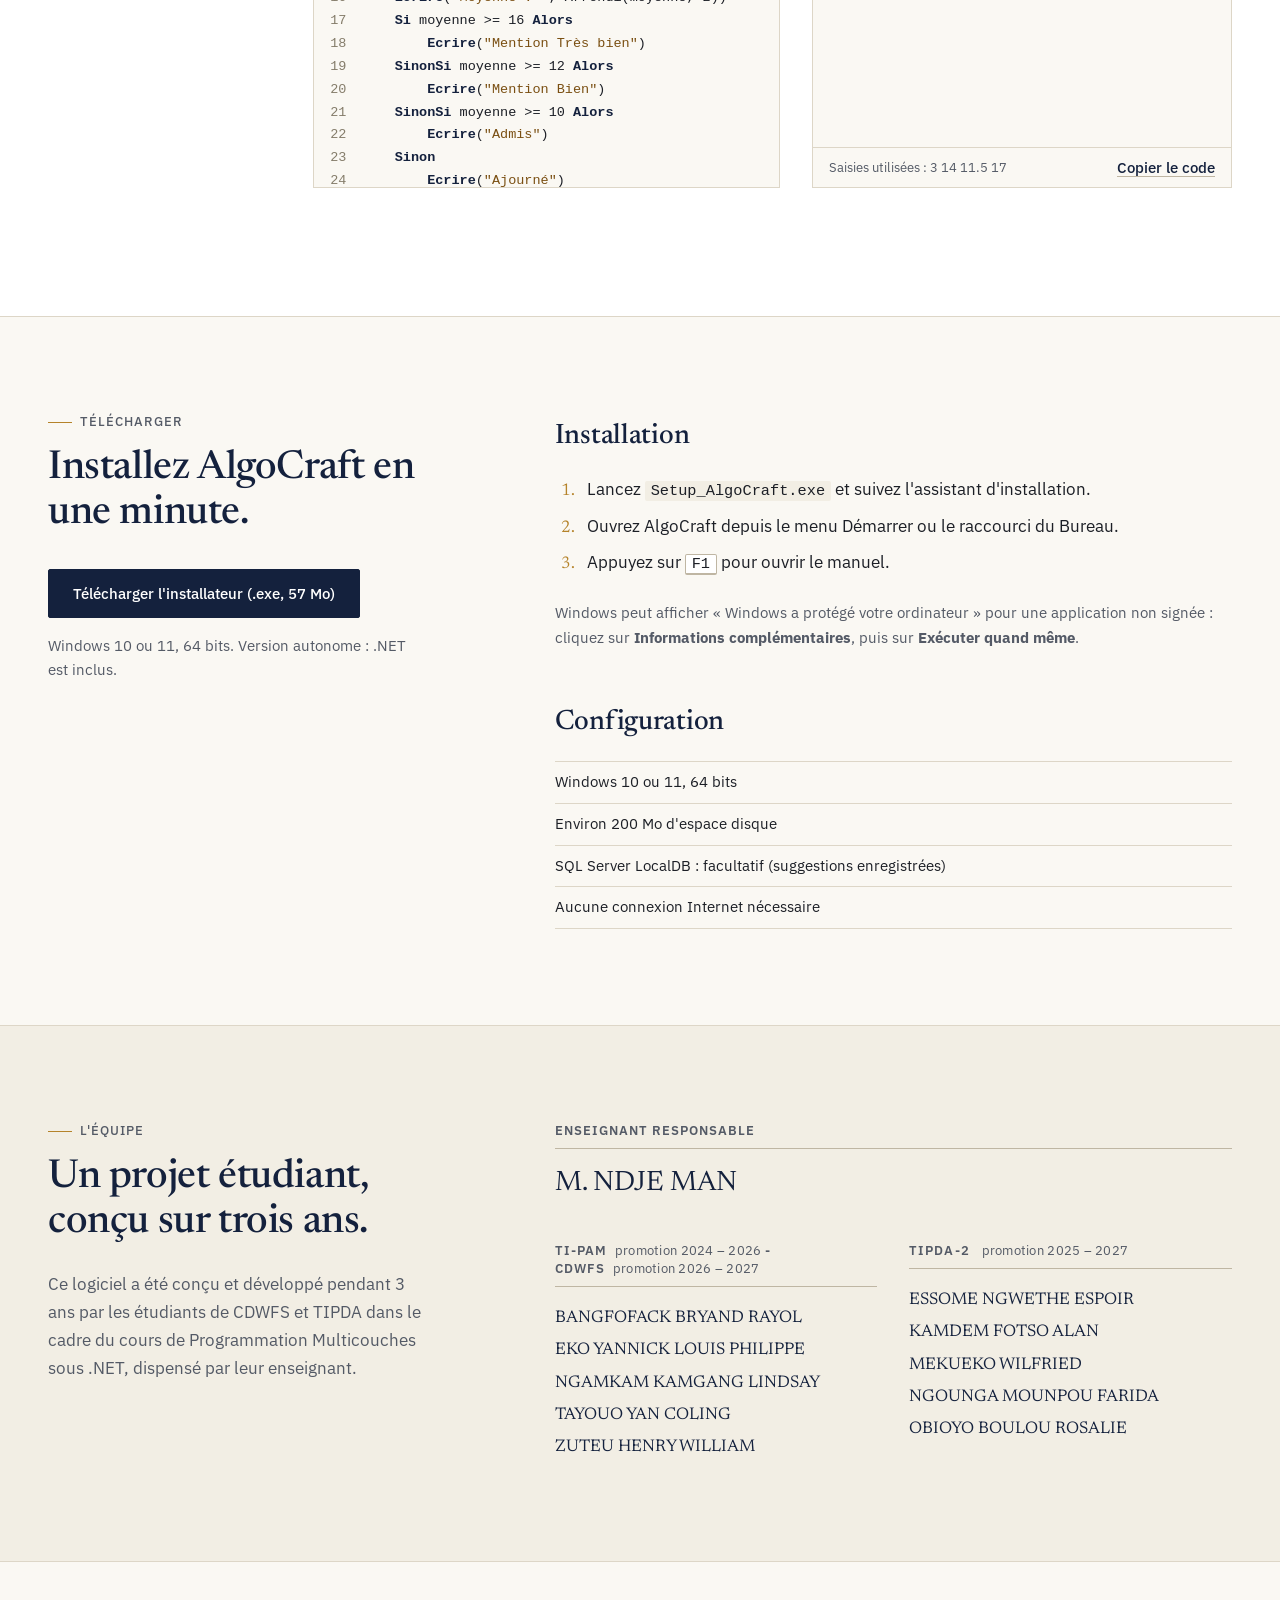
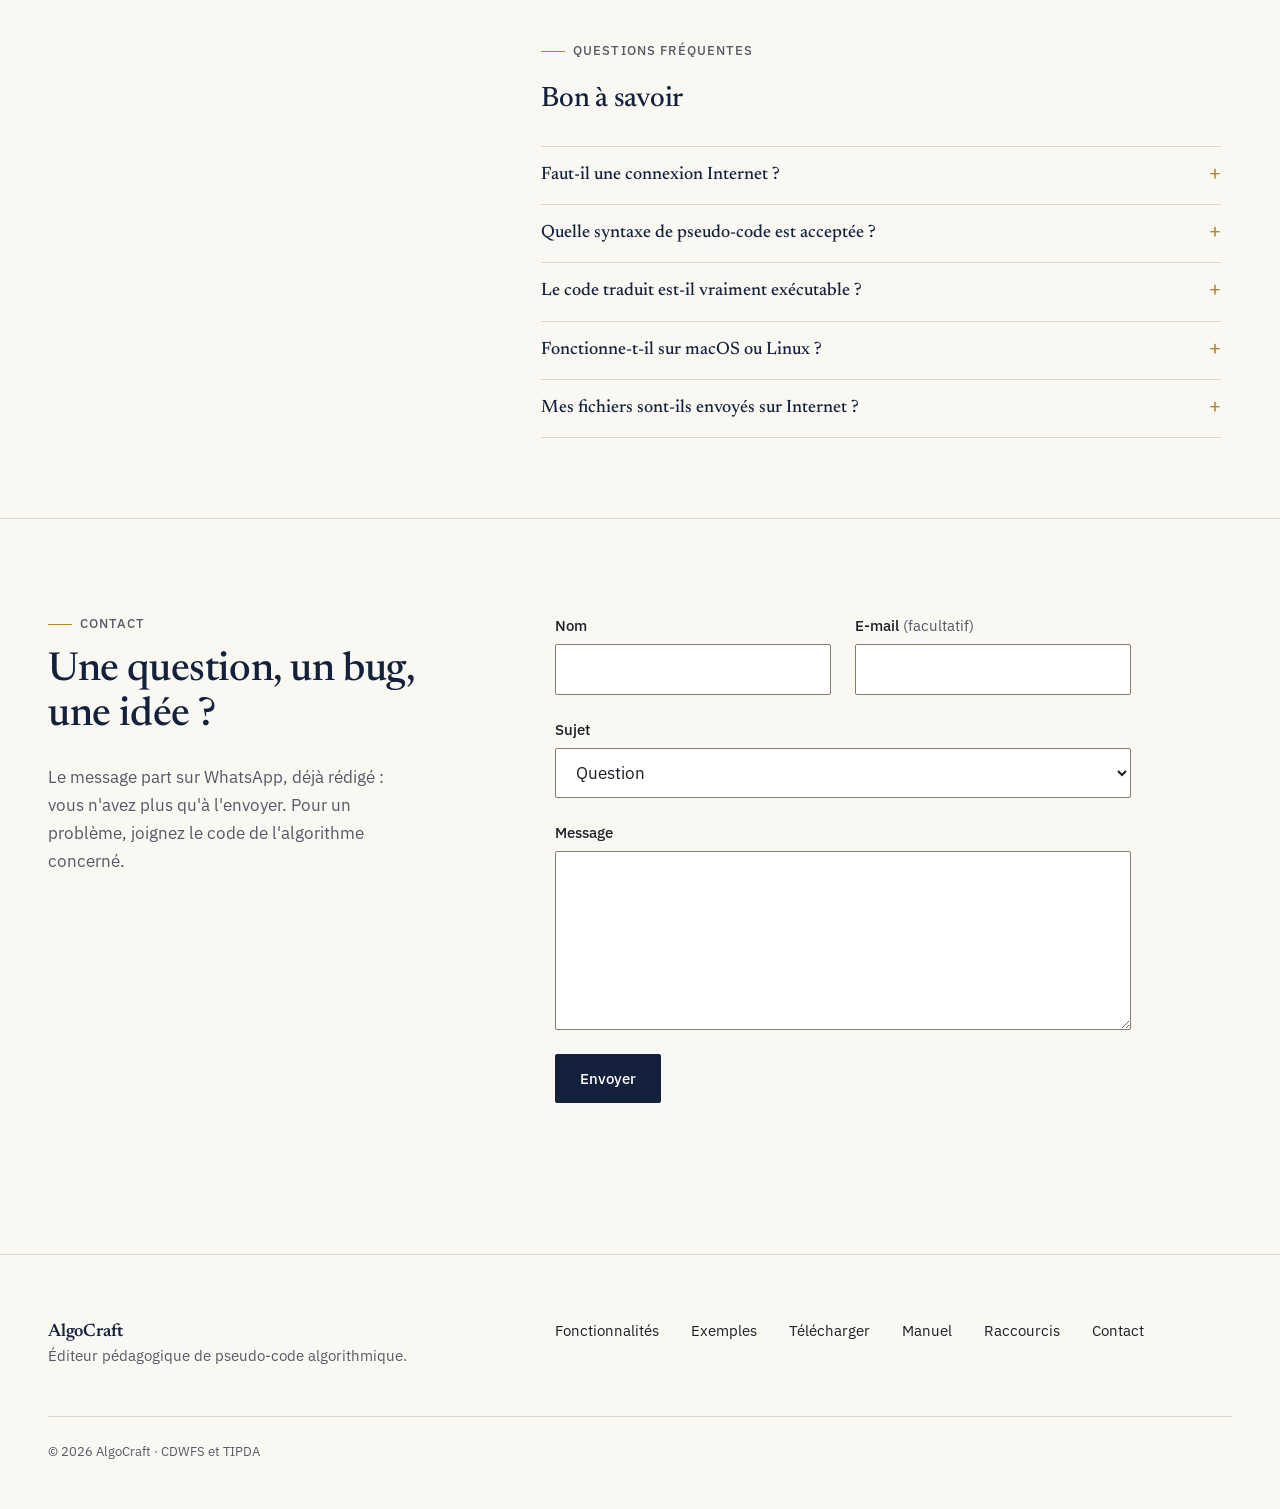
==== commit 197c92ce: "feat : mise a jour de l'affiche" ====
--- a/index.html
+++ b/index.html
@@ -36,7 +36,7 @@
 <section id="accueil" class="accueil">
   <div class="cadre grille">
     <div class="accueil-texte">
-      <p class="surtitre">Version 2.19 · Windows 10 et 11</p>
+      <p class="surtitre">Version 4.11 · Windows 10 et 11</p>
       <h1>Apprenez l'algorithmique en l'écrivant comme en cours.</h1>
       <p class="chapo">AlgoCraft exécute votre pseudo-code français, le dessine en algorigramme, montre vos tableaux évoluer case par case et le traduit en Python, C, C++, C#, Java ou JavaScript.</p>
       <p class="actions">
